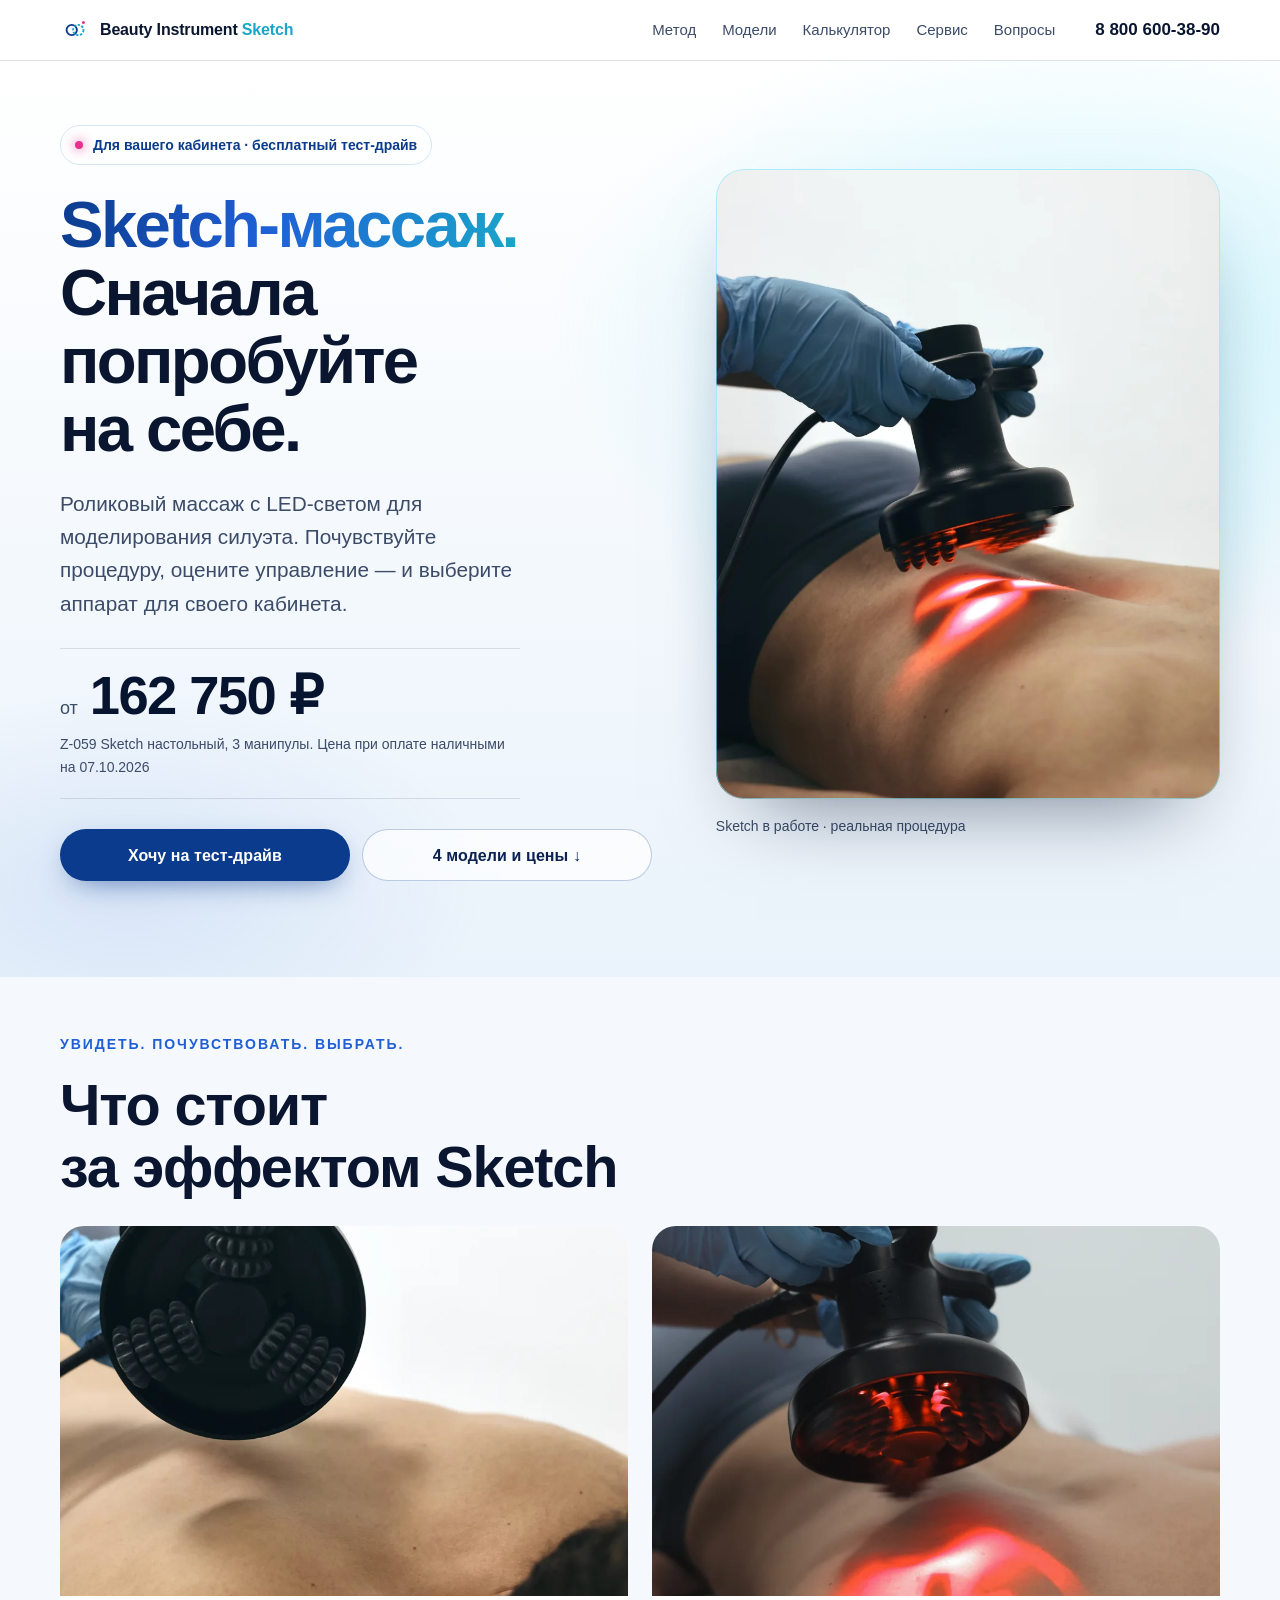
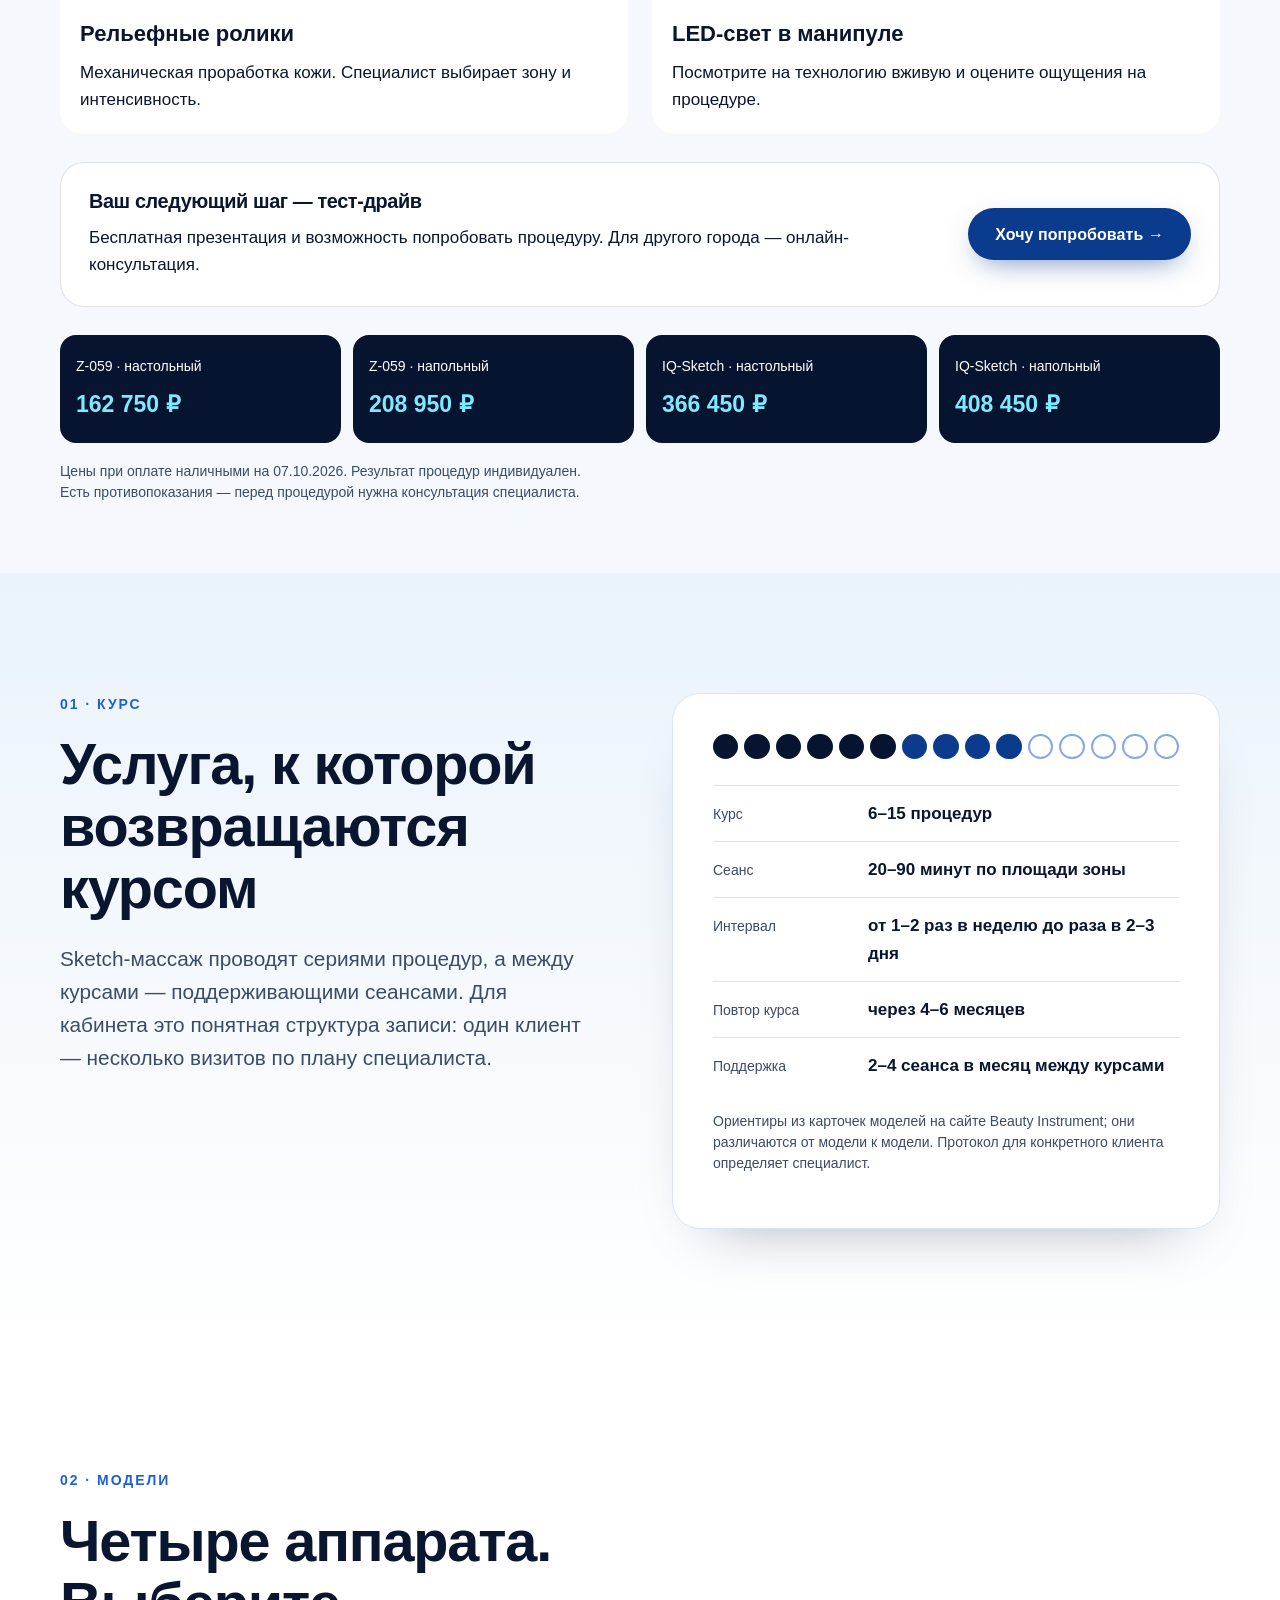
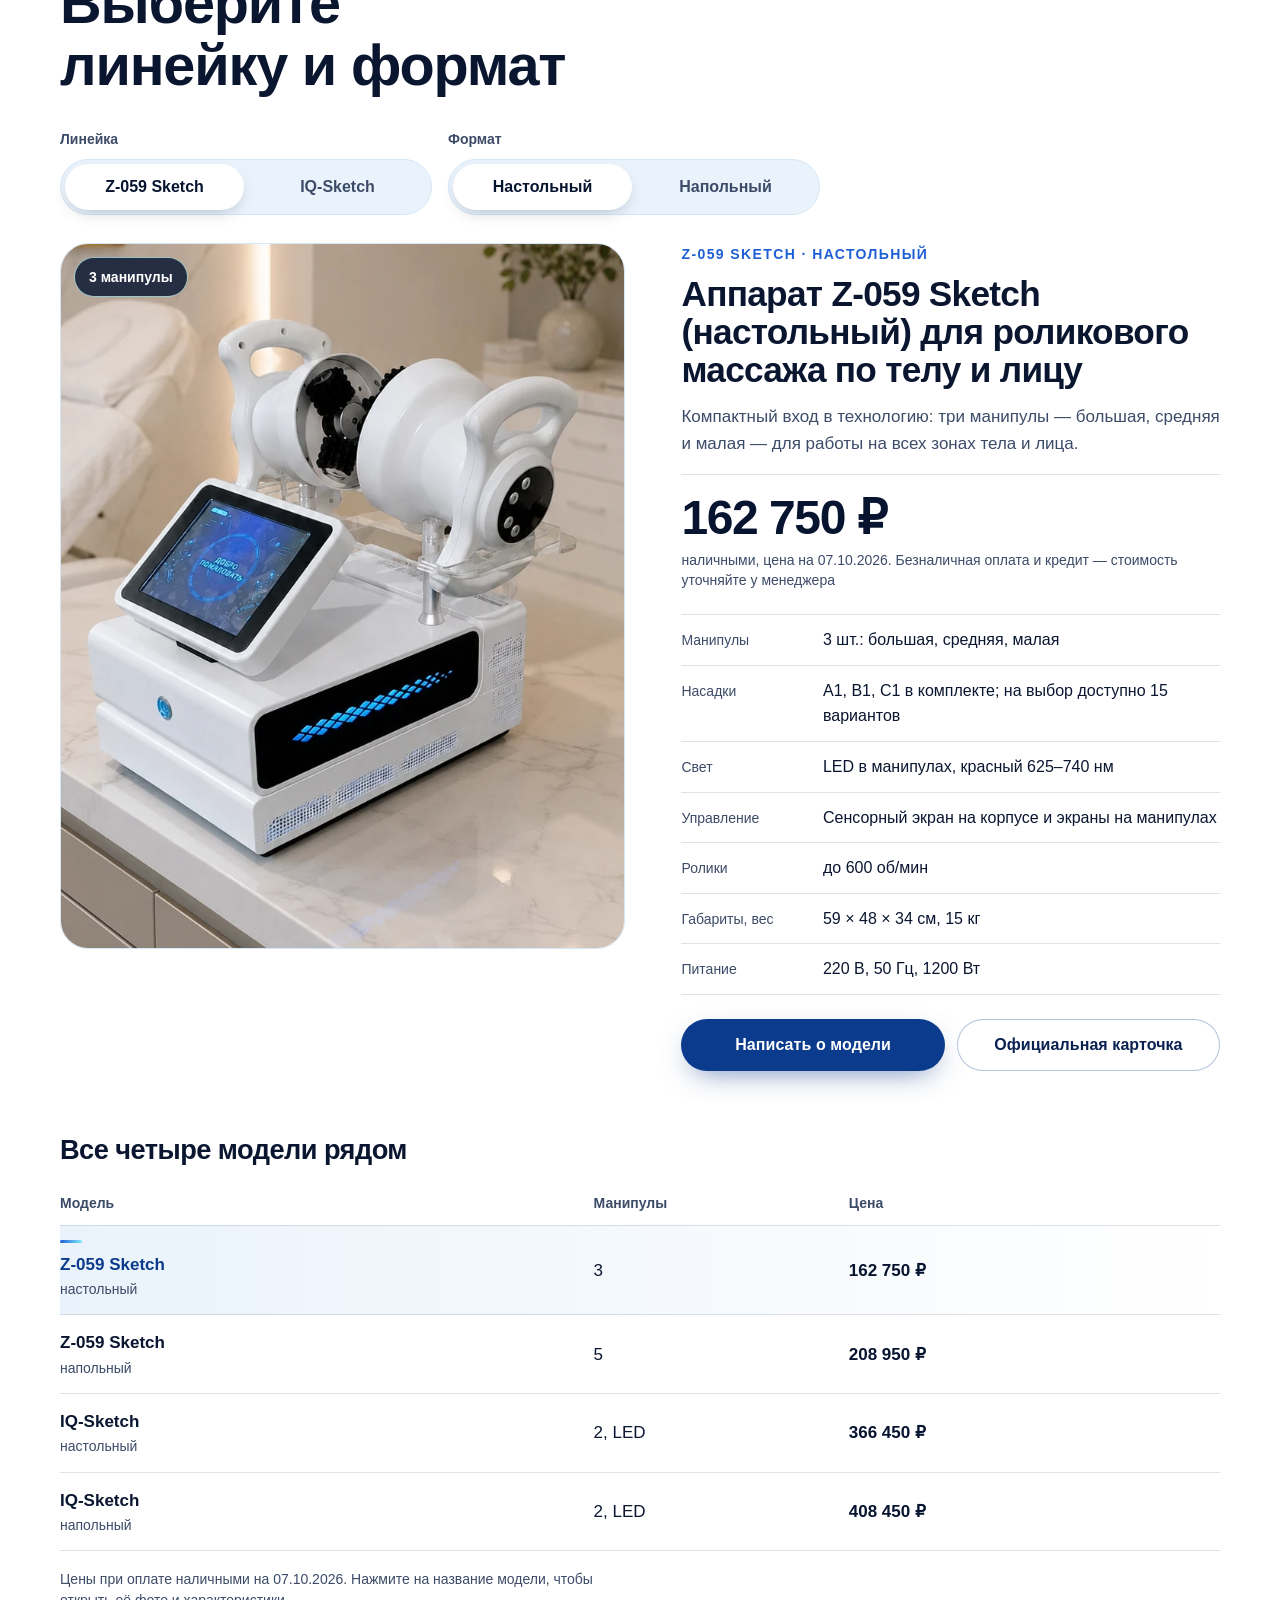
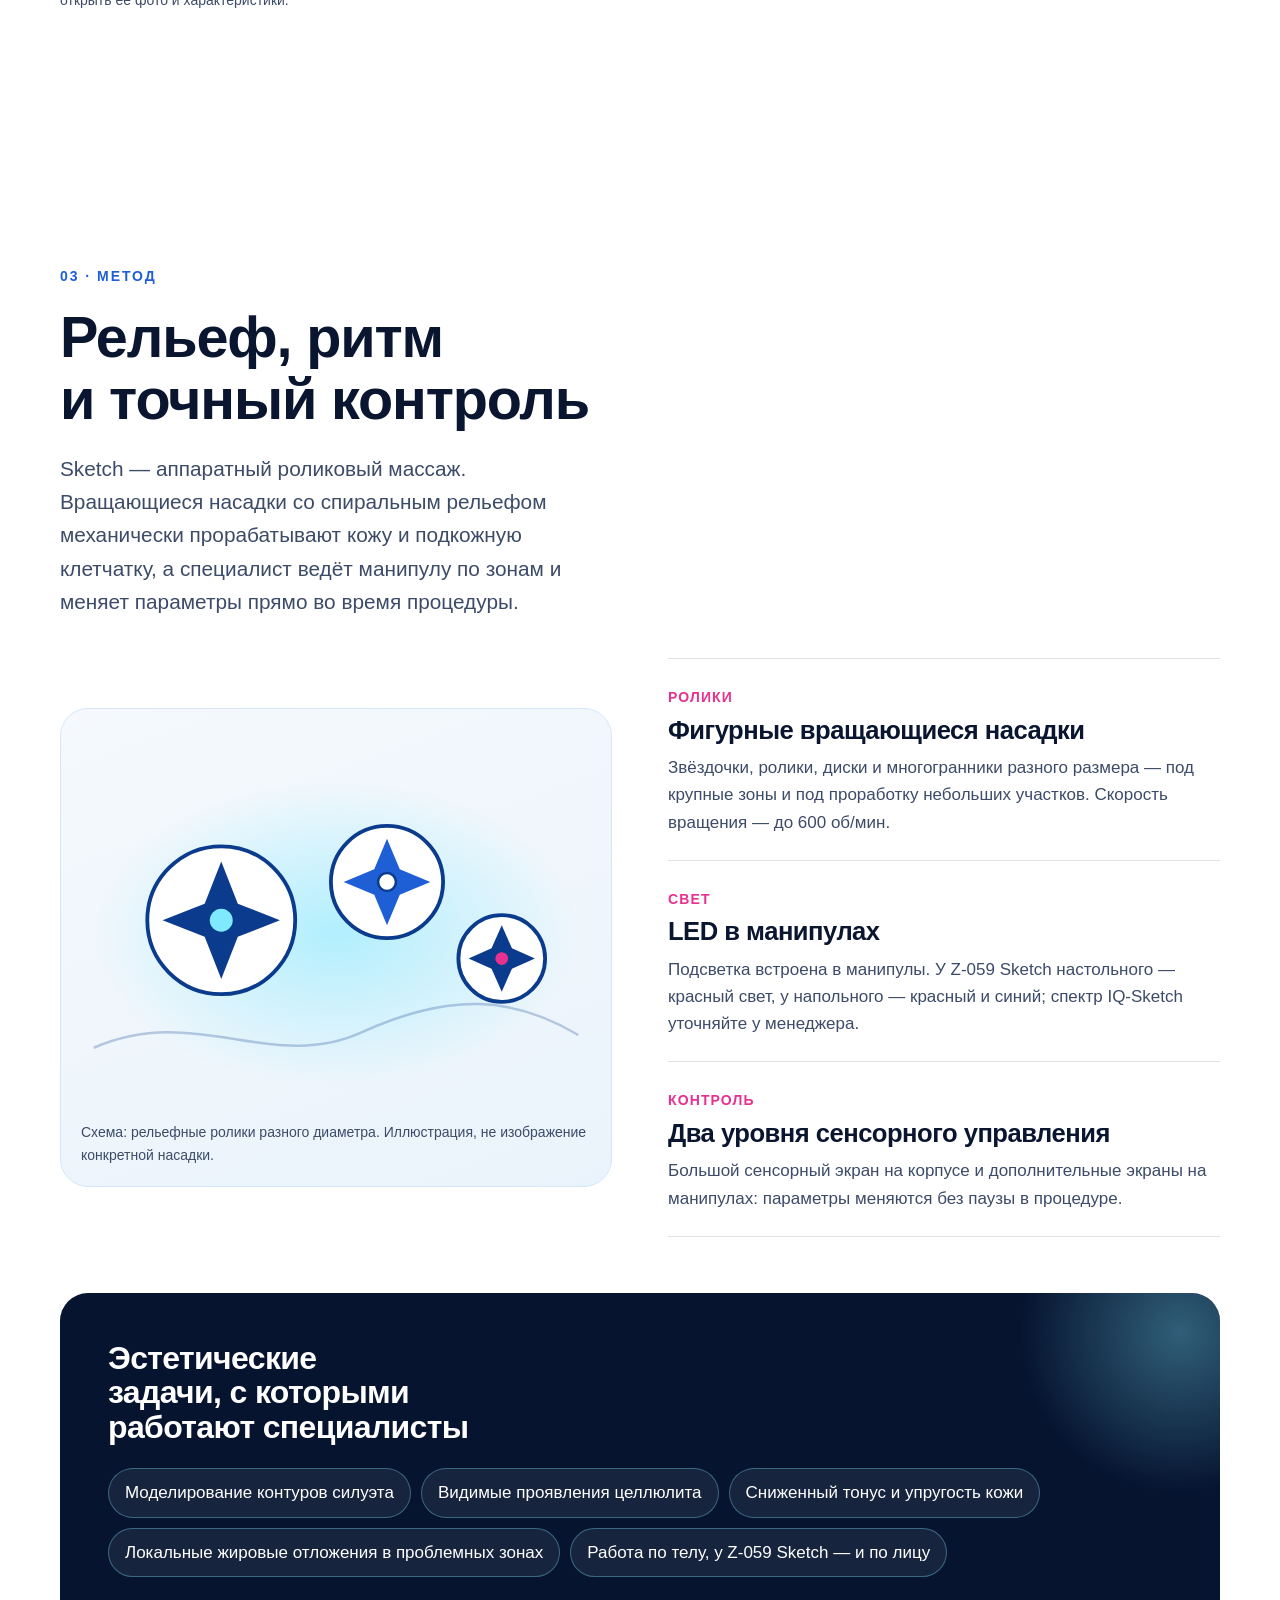
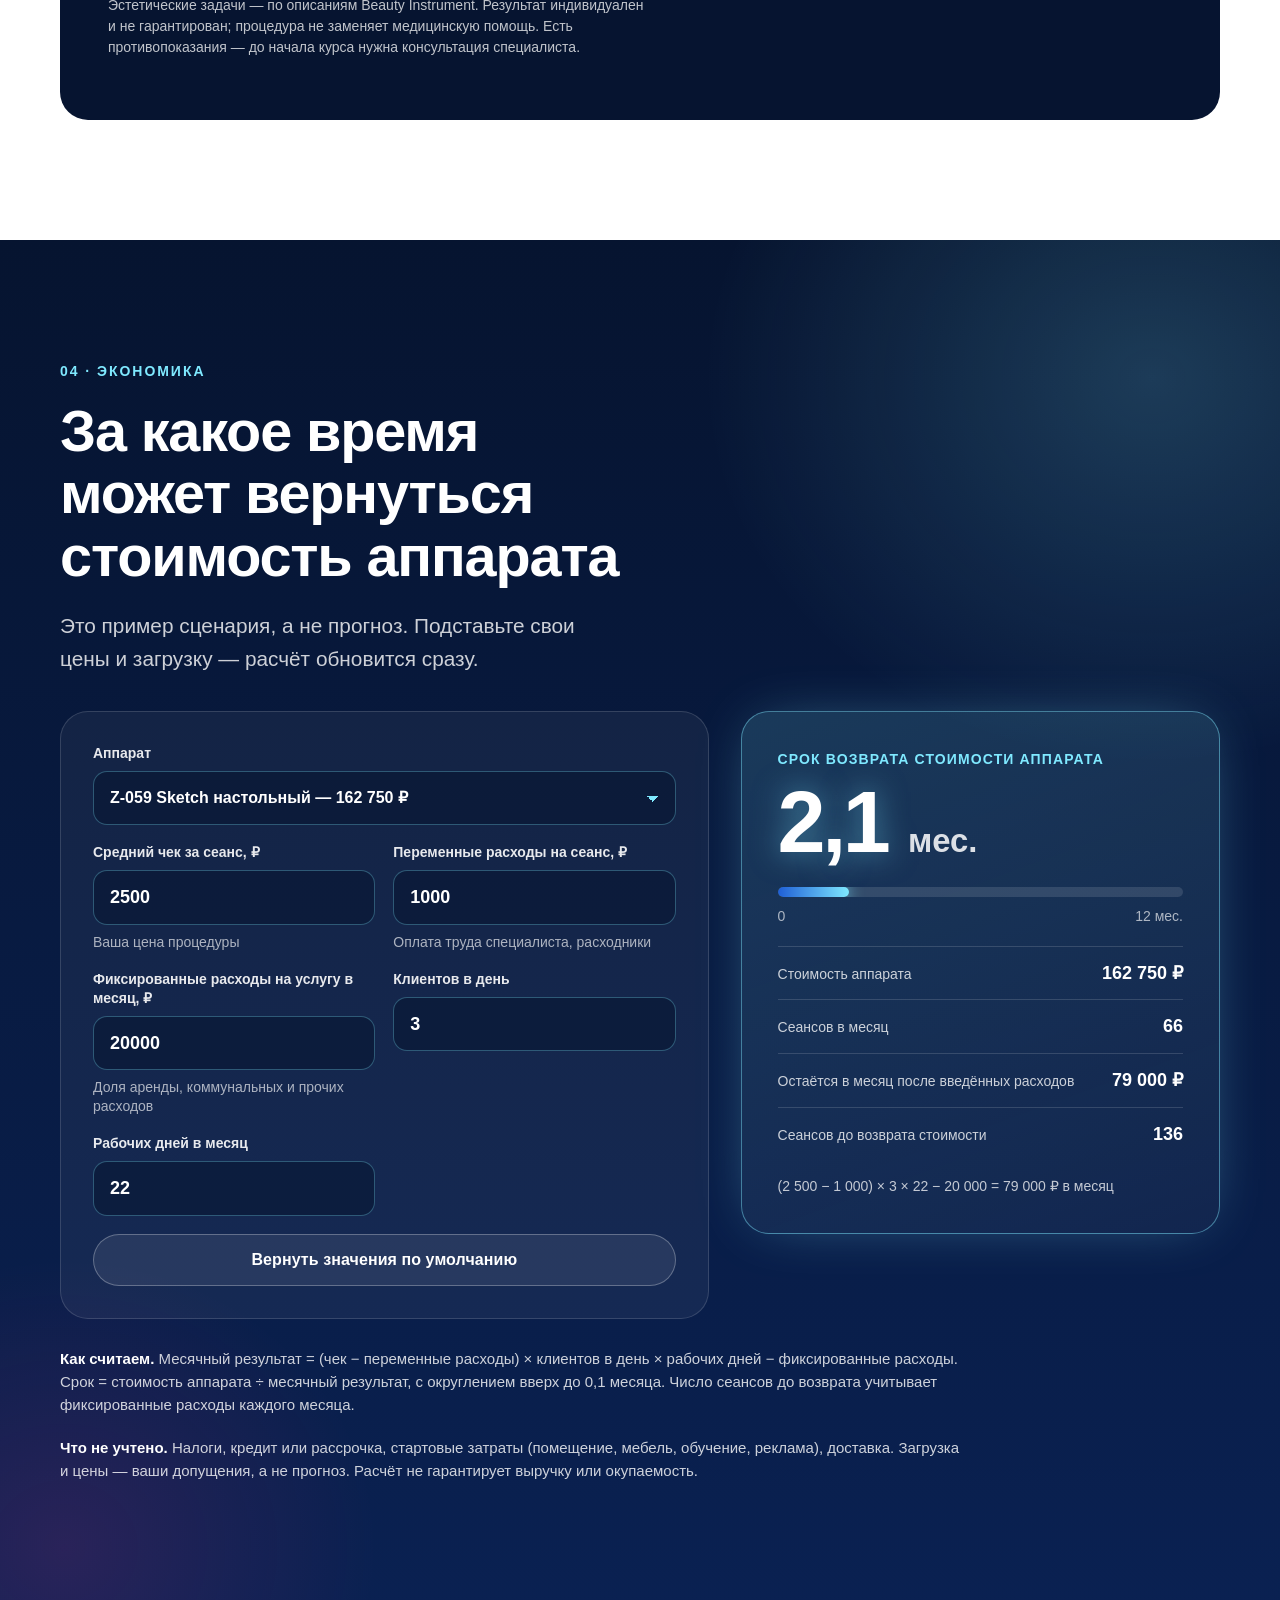
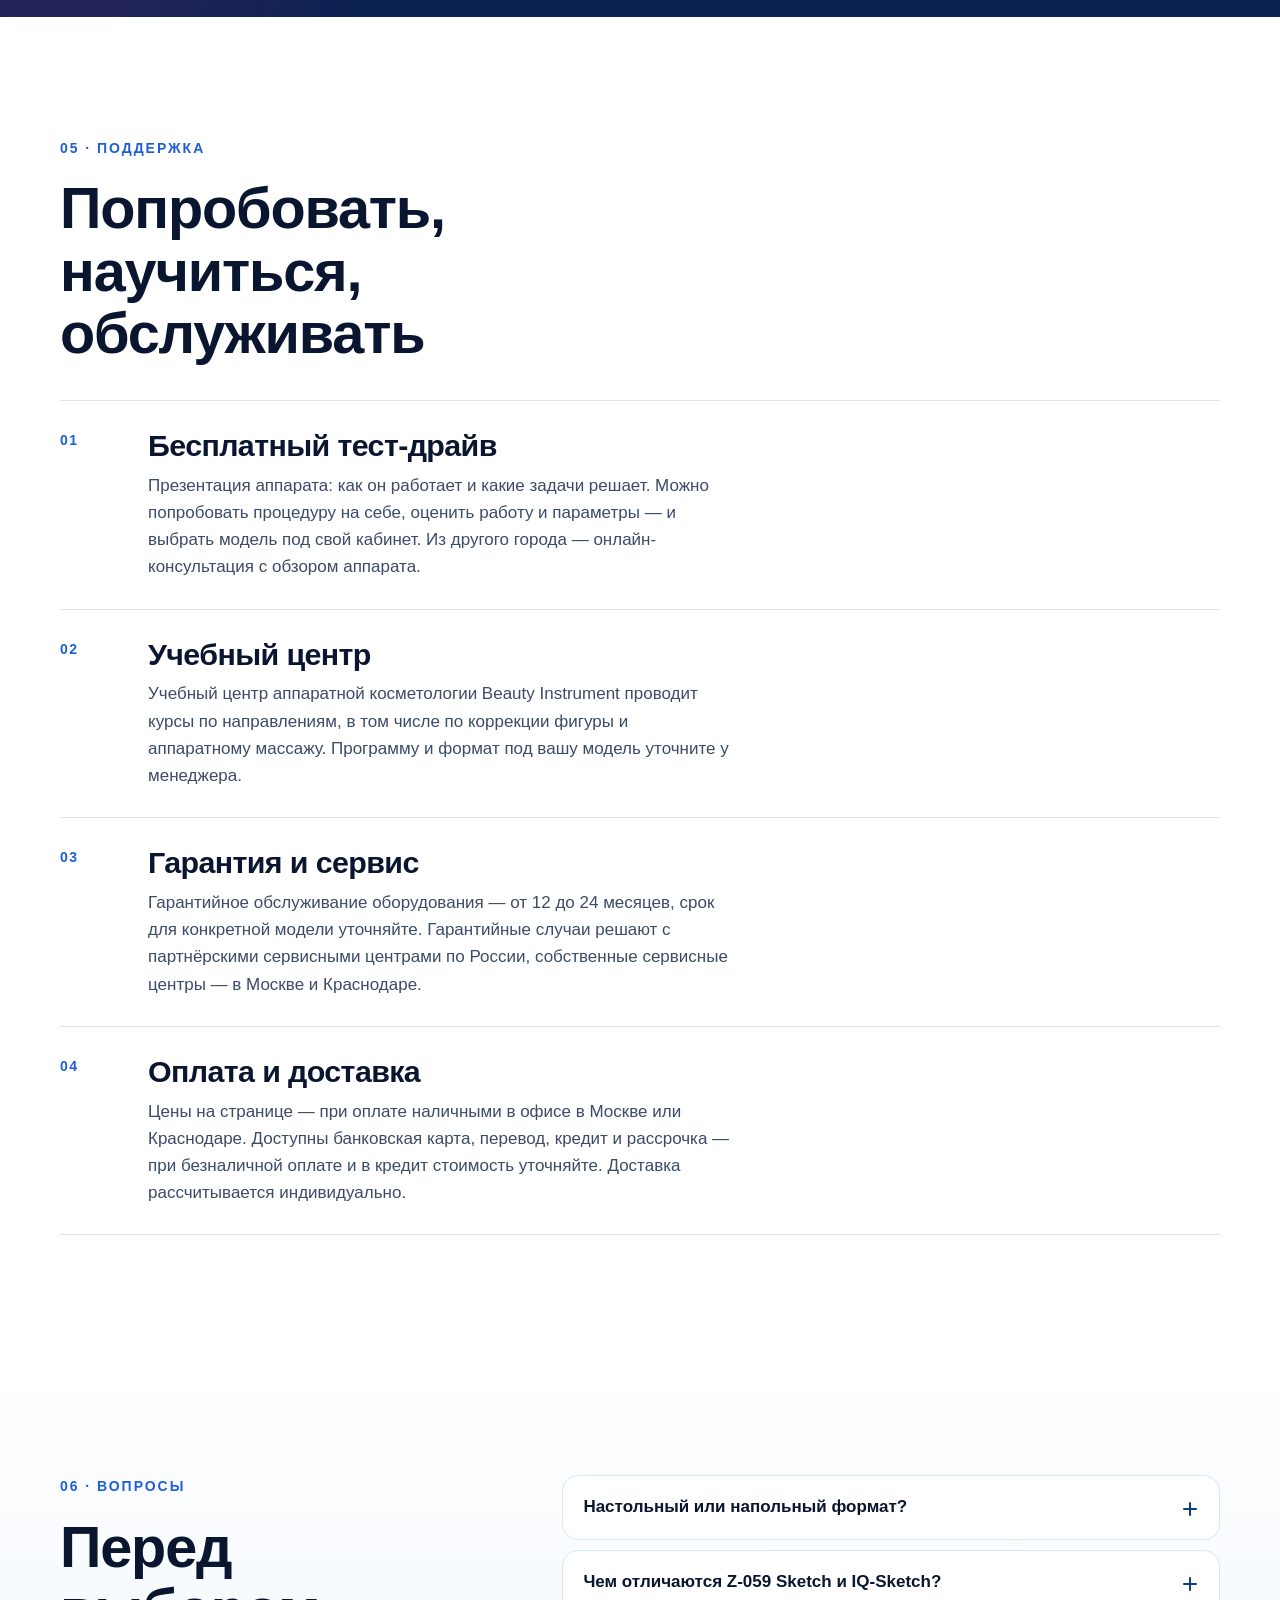
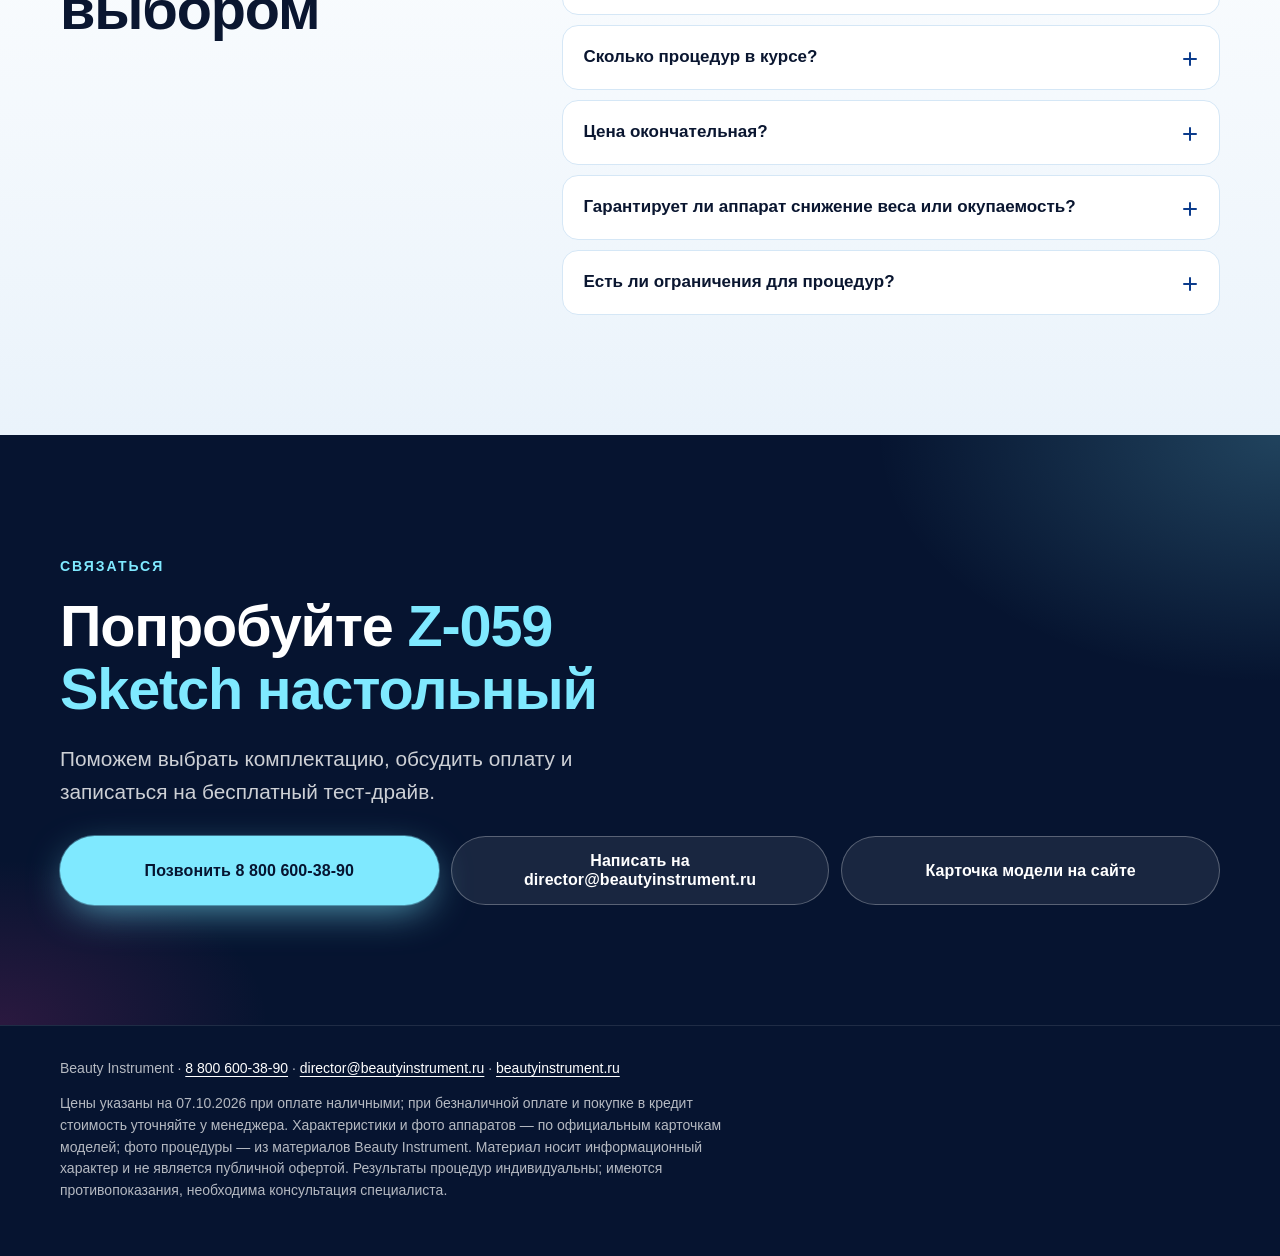
==== sketch/index.html @ 008bad1c "Publish sketch landing" ====
<!doctype html>
<html lang="ru">
<head>
  <meta charset="utf-8">
  <meta name="viewport" content="width=device-width, initial-scale=1, viewport-fit=cover">
  <title>Sketch-массаж для моделирования силуэта — 4 аппарата от 162 750 ₽ | Beauty Instrument</title>
  <meta name="description" content="Аппараты роликового Sketch-массажа Z-059 Sketch и IQ-Sketch: настольные и напольные модели, от 2 до 5 манипул, сенсорное управление, LED-свет. Цены на 07.10.2026 от 162 750 ₽ при оплате наличными.">
  <link rel="canonical" href="https://cosmo-app.shop/sketch/">
  <meta property="og:title" content="Sketch-массаж — попробуйте на себе. Аппараты от 162 750 ₽"><meta property="og:description" content="Живые фото процедуры, 4 модели и бесплатный тест-драйв в Beauty Instrument."><meta property="og:type" content="website"><meta property="og:url" content="https://cosmo-app.shop/sketch/">
  <meta name="theme-color" content="#061430">
  <link rel="icon" href="favicon.svg" type="image/svg+xml">
  <link rel="stylesheet" href="styles.css">
</head>
<body>
  <a class="skip" href="#main">Перейти к содержанию</a>

  <header class="topbar">
    <div class="wrap topbar__in">
      <a class="brand" href="#top" aria-label="Beauty Instrument — в начало страницы">
        <svg class="brand__mark" viewBox="0 0 64 64" aria-hidden="true" focusable="false">
          <circle cx="25" cy="32" r="11" fill="none" stroke="currentColor" stroke-width="4"/>
          <circle cx="39" cy="32" r="11" fill="none" stroke="var(--cyan-ink)" stroke-width="4" stroke-dasharray="5 3.2"/>
          <circle cx="50" cy="16" r="3.2" fill="var(--fuchsia)"/>
        </svg>
        <span class="brand__text">Beauty Instrument <span class="brand__sub">Sketch</span></span>
      </a>
      <nav class="topnav" aria-label="Разделы страницы">
        <a href="#method">Метод</a>
        <a href="#models">Модели</a>
        <a href="#calc">Калькулятор</a>
        <a href="#support">Сервис</a>
        <a href="#faq">Вопросы</a>
      </nav>
      <a class="topbar__tel" href="tel:+78006003890">8 800 600-38-90</a>
    </div>
  </header>

  <main id="main">
    <!-- HERO -->
    <section class="hero" id="top" aria-labelledby="hero-title">
      <div class="wrap hero__grid">
        <div class="hero__copy">
          <p class="eyebrow"><span class="dot" aria-hidden="true"></span>Для вашего кабинета · бесплатный тест-драйв</p>
          <h1 id="hero-title" class="hero__title"><span class="ink-grad">Sketch-массаж.</span><br>Сначала попробуйте на&nbsp;себе.</h1>
          <p class="hero__lead">Роликовый массаж с LED-светом для моделирования силуэта. Почувствуйте процедуру, оцените управление — и выберите аппарат для своего кабинета.</p>

          <div class="hero__price" aria-label="Цена входа">
            <span class="hero__from">от</span>
            <span class="hero__num">162&nbsp;750&nbsp;₽</span>
            <span class="hero__note">Z-059 Sketch настольный, 3 манипулы. Цена при оплате наличными на 07.10.2026</span>
          </div>

          <div class="hero__cta">
            <a class="btn btn--primary" href="#contact">Хочу на тест-драйв</a>
            <a class="btn btn--ghost" href="#models">4 модели и цены ↓</a>
          </div>
        </div>

        <figure class="hero__media">
          <div class="hero__halo" aria-hidden="true"></div>
          <div class="hero__frame">
<img src="assets/procedure.webp" width="933" height="1400" alt="Реальная процедура: специалист ведёт роликовую манипулу с красной LED-подсветкой по спине" fetchpriority="high">
          </div>
<figcaption class="hero__cap">Sketch в работе · реальная процедура</figcaption>
        </figure>
      </div>
    </section>

    <section class="live" aria-labelledby="live-title"><div class="wrap">
      <p class="kicker">Увидеть. Почувствовать. Выбрать.</p>
      <h2 class="h2" id="live-title">Что стоит за&nbsp;эффектом Sketch</h2>
      <div class="live__grid">
        <figure><img src="assets/rollers-live.webp" width="933" height="1400" loading="lazy" alt="Крупный план роликовой манипулы: три блока рельефных роликов"><figcaption><b>Рельефные ролики</b><span>Механическая проработка кожи. Специалист выбирает зону и интенсивность.</span></figcaption></figure>
        <figure><img src="assets/led-live.webp" width="933" height="1400" loading="lazy" alt="Манипула с включённой красной LED-подсветкой над спиной клиента"><figcaption><b>LED-свет в манипуле</b><span>Посмотрите на технологию вживую и оцените ощущения на процедуре.</span></figcaption></figure>
      </div>
      <div class="try"><div><h3>Ваш следующий шаг — тест-драйв</h3><p>Бесплатная презентация и возможность попробовать процедуру. Для другого города — онлайн-консультация.</p></div><a class="btn btn--primary" href="#contact">Хочу попробовать →</a></div>
      <nav class="quick-models" aria-label="Быстрый выбор аппарата"><a href="#models" data-quick="0"><span>Z-059 · настольный</span><b>162 750 ₽</b></a><a href="#models" data-quick="1"><span>Z-059 · напольный</span><b>208 950 ₽</b></a><a href="#models" data-quick="3"><span>IQ-Sketch · настольный</span><b>366 450 ₽</b></a><a href="#models" data-quick="2"><span>IQ-Sketch · напольный</span><b>408 450 ₽</b></a></nav>
      <p class="fine">Цены при оплате наличными на 07.10.2026. Результат процедур индивидуален. Есть противопоказания — перед процедурой нужна консультация специалиста.</p>
    </div></section>

    <!-- COURSE -->
    <section class="course" aria-labelledby="course-title">
      <div class="wrap course__grid">
        <div>
          <p class="kicker">01 · Курс</p>
          <h2 id="course-title" class="h2">Услуга, к которой возвращаются курсом</h2>
          <p class="lede">Sketch-массаж проводят сериями процедур, а между курсами — поддерживающими сеансами. Для кабинета это понятная структура записи: один клиент — несколько визитов по плану специалиста.</p>
        </div>
        <div class="course__panel">
          <div class="course__dots" aria-hidden="true">
            <span></span><span></span><span></span><span></span><span></span><span></span><span></span><span></span><span></span><span></span><span class="opt"></span><span class="opt"></span><span class="opt"></span><span class="opt"></span><span class="opt"></span>
          </div>
          <dl class="course__list">
            <div><dt>Курс</dt><dd>6–15 процедур</dd></div>
            <div><dt>Сеанс</dt><dd>20–90 минут по площади зоны</dd></div>
            <div><dt>Интервал</dt><dd>от 1–2 раз в неделю до раза в 2–3 дня</dd></div>
            <div><dt>Повтор курса</dt><dd>через 4–6 месяцев</dd></div>
            <div><dt>Поддержка</dt><dd>2–4 сеанса в месяц между курсами</dd></div>
          </dl>
          <p class="fine">Ориентиры из карточек моделей на сайте Beauty Instrument; они различаются от модели к модели. Протокол для конкретного клиента определяет специалист.</p>
        </div>
      </div>
    </section>

    <!-- MODELS -->
    <section class="models" id="models" aria-labelledby="models-title">
      <div class="wrap">
        <p class="kicker">02 · Модели</p>
        <h2 id="models-title" class="h2">Четыре аппарата. Выберите линейку и&nbsp;формат</h2>

        <div class="selector">
          <fieldset class="seg">
            <legend class="seg__legend">Линейка</legend>
            <div class="seg__opts">
              <input type="radio" name="line" id="line-z059" value="z059" checked>
              <label for="line-z059">Z-059 Sketch</label>
              <input type="radio" name="line" id="line-iq" value="iq">
              <label for="line-iq">IQ-Sketch</label>
            </div>
          </fieldset>
          <fieldset class="seg">
            <legend class="seg__legend">Формат</legend>
            <div class="seg__opts">
              <input type="radio" name="format" id="fmt-desktop" value="desktop" checked>
              <label for="fmt-desktop">Настольный</label>
              <input type="radio" name="format" id="fmt-floor" value="floor">
              <label for="fmt-floor">Напольный</label>
            </div>
          </fieldset>
        </div>

        <p class="sr-only" id="stage-status" role="status" aria-live="polite"></p>
        <article class="stage">
          <div class="stage__media" id="stage-media" data-fit="cover">
            <img id="stage-img"
              src="assets/product-0.webp"
              sizes="(min-width: 960px) 46vw, 92vw"
              width="929" height="925"
              loading="lazy"
              alt="Настольный аппарат Z-059 Sketch: белый корпус с сенсорным экраном и роликовыми манипулами на держателе">
            <span class="stage__badge" id="stage-badge">3 манипулы</span>
          </div>

          <div class="stage__info">
            <p class="stage__line" id="stage-line">Z-059 Sketch · настольный</p>
            <h3 class="stage__name" id="stage-name">Аппарат Z-059 Sketch (настольный) для роликового массажа по телу и лицу</h3>
            <p class="stage__desc" id="stage-desc">Компактный вход в технологию: три манипулы — большая, средняя и малая — для работы на всех зонах тела и лица.</p>

            <div class="stage__price">
              <span class="stage__sum" id="stage-price">162 750 ₽</span>
              <span class="stage__terms">наличными, цена на 07.10.2026. Безналичная оплата и кредит — стоимость уточняйте у менеджера</span>
            </div>

            <dl class="specs" id="stage-specs">
              <div><dt>Манипулы</dt><dd>3 шт.: большая, средняя, малая</dd></div>
              <div><dt>Насадки</dt><dd>A1, B1, C1 в комплекте; на выбор доступно 15 вариантов</dd></div>
              <div><dt>Свет</dt><dd>LED в манипулах, красный 625–740 нм</dd></div>
              <div><dt>Управление</dt><dd>Сенсорный экран на корпусе и экраны на манипулах</dd></div>
              <div><dt>Ролики</dt><dd>до 600 об/мин</dd></div>
              <div><dt>Габариты, вес</dt><dd>59 × 48 × 34 см, 15 кг</dd></div>
              <div><dt>Питание</dt><dd>220 В, 50 Гц, 1200 Вт</dd></div>
            </dl>

            <div class="stage__cta">
              <a class="btn btn--primary" data-mailto href="mailto:director@beautyinstrument.ru?subject=Sketch%3A%20%D0%B2%D0%BE%D0%BF%D1%80%D0%BE%D1%81%20%D0%BF%D0%BE%20%D0%B0%D0%BF%D0%BF%D0%B0%D1%80%D0%B0%D1%82%D1%83%20Z-059%20Sketch%20%D0%BD%D0%B0%D1%81%D1%82%D0%BE%D0%BB%D1%8C%D0%BD%D1%8B%D0%B9">Написать о модели</a>
              <a class="btn btn--line" data-official target="_blank" rel="noopener" href="https://beautyinstrument.ru/catalog/apparat-z-059-sketch-nastolnyy-dlya-rolikovogo-massazha-po-telu-i-litsu-3-manipuly-v-komplekte/">Официальная карточка<span class="sr-only"> (откроется в новой вкладке)</span></a>
            </div>
          </div>
        </article>

        <div class="compare">
          <h3 class="compare__title">Все четыре модели рядом</h3>
          <table class="ctable">
            <caption class="sr-only">Сравнение моделей Sketch: формат, манипулы, цена при оплате наличными на 07.10.2026</caption>
            <thead>
              <tr><th scope="col">Модель</th><th scope="col">Манипулы</th><th scope="col">Цена</th></tr>
            </thead>
            <tbody>
              <tr data-row="0"><th scope="row"><button type="button" class="pick" data-pick="0" aria-pressed="true">Z-059 Sketch<span>настольный</span></button></th><td>3</td><td>162 750 ₽</td></tr>
              <tr data-row="1"><th scope="row"><button type="button" class="pick" data-pick="1" aria-pressed="false">Z-059 Sketch<span>напольный</span></button></th><td>5</td><td>208 950 ₽</td></tr>
              <tr data-row="3"><th scope="row"><button type="button" class="pick" data-pick="3" aria-pressed="false">IQ-Sketch<span>настольный</span></button></th><td>2, LED</td><td>366 450 ₽</td></tr>
              <tr data-row="2"><th scope="row"><button type="button" class="pick" data-pick="2" aria-pressed="false">IQ-Sketch<span>напольный</span></button></th><td>2, LED</td><td>408 450 ₽</td></tr>
            </tbody>
          </table>
          <p class="fine">Цены при оплате наличными на 07.10.2026. Нажмите на название модели, чтобы открыть её фото и характеристики.</p>
        </div>
      </div>
    </section>

    <!-- CALCULATOR -->
    <!-- METHOD -->
    <section class="method" id="method" aria-labelledby="method-title">
      <div class="wrap">
        <p class="kicker">03 · Метод</p>
        <h2 id="method-title" class="h2">Рельеф, ритм и&nbsp;точный контроль</h2>
        <p class="lede">Sketch — аппаратный роликовый массаж. Вращающиеся насадки со спиральным рельефом механически прорабатывают кожу и подкожную клетчатку, а специалист ведёт манипулу по зонам и меняет параметры прямо во время процедуры.</p>

        <div class="method__grid">
          <div class="rollers" aria-hidden="true">
            <svg viewBox="0 0 400 300" class="rollers__svg">
              <defs>
                <radialGradient id="rg" cx="50%" cy="50%" r="50%">
                  <stop offset="0" stop-color="#7FE9FF" stop-opacity=".55"/>
                  <stop offset="1" stop-color="#7FE9FF" stop-opacity="0"/>
                </radialGradient>
              </defs>
              <ellipse cx="200" cy="160" rx="190" ry="120" fill="url(#rg)"/>
              <path d="M10 250 C 90 215, 150 270, 220 238 S 340 210, 390 240" fill="none" stroke="#0B3B8C" stroke-opacity=".25" stroke-width="2"/>
              <g class="roller r1" transform="translate(110 150)">
                <circle r="58" fill="#fff" stroke="#0B3B8C" stroke-width="3"/>
                <g class="spin">
                  <polygon points="0,-46 13,-13 46,0 13,13 0,46 -13,13 -46,0 -13,-13" fill="#0B3B8C"/>
                  <circle r="9" fill="#7FE9FF"/>
                </g>
              </g>
              <g class="roller r2" transform="translate(240 120)">
                <circle r="44" fill="#fff" stroke="#0B3B8C" stroke-width="3"/>
                <g class="spin rev">
                  <polygon points="0,-34 10,-10 34,0 10,10 0,34 -10,10 -34,0 -10,-10" fill="#1F5FD6"/>
                  <circle r="7" fill="#fff" stroke="#0B3B8C" stroke-width="2"/>
                </g>
              </g>
              <g class="roller r3" transform="translate(330 180)">
                <circle r="34" fill="#fff" stroke="#0B3B8C" stroke-width="3"/>
                <g class="spin">
                  <polygon points="0,-26 8,-8 26,0 8,8 0,26 -8,8 -26,0 -8,-8" fill="#0B3B8C"/>
                  <circle r="5" fill="#E8318F"/>
                </g>
              </g>
            </svg>
            <p class="rollers__cap">Схема: рельефные ролики разного диаметра. Иллюстрация, не изображение конкретной насадки.</p>
          </div>

          <ol class="steps">
            <li class="step">
              <span class="step__n">Ролики</span>
              <h3 class="step__t">Фигурные вращающиеся насадки</h3>
              <p>Звёздочки, ролики, диски и многогранники разного размера — под крупные зоны и под проработку небольших участков. Скорость вращения — до 600 об/мин.</p>
            </li>
            <li class="step">
              <span class="step__n">Свет</span>
              <h3 class="step__t">LED в манипулах</h3>
              <p>Подсветка встроена в манипулы. У Z-059 Sketch настольного — красный свет, у напольного — красный и синий; спектр IQ-Sketch уточняйте у менеджера.</p>
            </li>
            <li class="step">
              <span class="step__n">Контроль</span>
              <h3 class="step__t">Два уровня сенсорного управления</h3>
              <p>Большой сенсорный экран на корпусе и дополнительные экраны на манипулах: параметры меняются без паузы в процедуре.</p>
            </li>
          </ol>
        </div>

        <div class="tasks">
          <h3 class="tasks__title">Эстетические задачи, с которыми работают специалисты</h3>
          <ul class="tasks__list">
            <li>Моделирование контуров силуэта</li>
            <li>Видимые проявления целлюлита</li>
            <li>Сниженный тонус и упругость кожи</li>
            <li>Локальные жировые отложения в проблемных зонах</li>
            <li>Работа по телу, у Z-059 Sketch — и по лицу</li>
          </ul>
          <p class="fine">Эстетические задачи — по описаниям Beauty Instrument. Результат индивидуален и не гарантирован; процедура не заменяет медицинскую помощь. Есть противопоказания — до начала курса нужна консультация специалиста.</p>
        </div>
      </div>
    </section>

    <section class="calc" id="calc" aria-labelledby="calc-title">
      <div class="wrap">
        <p class="kicker kicker--neon">04 · Экономика</p>
        <h2 id="calc-title" class="h2">За какое время может вернуться стоимость аппарата</h2>
        <p class="lede">Это пример сценария, а не прогноз. Подставьте свои цены и загрузку — расчёт обновится сразу.</p>

        <div class="calc__grid">
          <form class="calc__form" id="calc-form" novalidate>
            <div class="field field--wide">
              <label for="c-model">Аппарат</label>
              <select id="c-model" name="model">
                <option value="0" selected>Z-059 Sketch настольный — 162 750 ₽</option>
                <option value="1">Z-059 Sketch напольный — 208 950 ₽</option>
                <option value="3">IQ-Sketch настольный — 366 450 ₽</option>
                <option value="2">IQ-Sketch напольный — 408 450 ₽</option>
              </select>
            </div>
            <div class="field">
              <label for="c-check">Средний чек за сеанс, ₽</label>
              <input id="c-check" name="check" type="number" inputmode="decimal" min="0" step="100" value="2500" aria-describedby="c-check-h">
              <span class="hint" id="c-check-h">Ваша цена процедуры</span>
            </div>
            <div class="field">
              <label for="c-var">Переменные расходы на сеанс, ₽</label>
              <input id="c-var" name="variable" type="number" inputmode="decimal" min="0" step="50" value="1000" aria-describedby="c-var-h">
              <span class="hint" id="c-var-h">Оплата труда специалиста, расходники</span>
            </div>
            <div class="field">
              <label for="c-fixed">Фиксированные расходы на услугу в месяц, ₽</label>
              <input id="c-fixed" name="fixed" type="number" inputmode="decimal" min="0" step="1000" value="20000" aria-describedby="c-fixed-h">
              <span class="hint" id="c-fixed-h">Доля аренды, коммунальных и прочих расходов</span>
            </div>
            <div class="field">
              <label for="c-clients">Клиентов в день</label>
              <input id="c-clients" name="clients" type="number" inputmode="decimal" min="0" step="1" value="3">
            </div>
            <div class="field">
              <label for="c-days">Рабочих дней в месяц</label>
              <input id="c-days" name="days" type="number" inputmode="numeric" min="1" max="31" step="1" value="22">
            </div>
            <button type="reset" class="btn btn--glass field--wide">Вернуть значения по умолчанию</button>
          </form>

          <div class="calc__out" id="calc-out" aria-live="polite" aria-atomic="true">
            <p class="out__label">Срок возврата стоимости аппарата</p>
            <p class="out__big" id="o-months">2,1 <span>мес.</span></p>
            <div class="out__bar" aria-hidden="true"><span id="o-bar" style="--p: 17%"></span></div>
            <p class="out__scale" aria-hidden="true"><span>0</span><span id="o-scale">12 мес.</span></p>
            <dl class="out__list">
              <div><dt>Стоимость аппарата</dt><dd id="o-price">162 750 ₽</dd></div>
              <div><dt>Сеансов в месяц</dt><dd id="o-sessions-m">66</dd></div>
              <div><dt>Остаётся в месяц после введённых расходов</dt><dd id="o-monthly">79 000 ₽</dd></div>
              <div><dt>Сеансов до возврата стоимости</dt><dd id="o-sessions">136</dd></div>
            </dl>
            <p class="out__formula" id="o-formula">(2 500 − 1 000) × 3 × 22 − 20 000 = 79 000 ₽ в месяц</p>
          </div>
        </div>

        <div class="calc__notes">
          <p><b>Как считаем.</b> Месячный результат = (чек − переменные расходы) × клиентов в день × рабочих дней − фиксированные расходы. Срок = стоимость аппарата ÷ месячный результат, с округлением вверх до 0,1 месяца. Число сеансов до возврата учитывает фиксированные расходы каждого месяца.</p>
          <p><b>Что не учтено.</b> Налоги, кредит или рассрочка, стартовые затраты (помещение, мебель, обучение, реклама), доставка. Загрузка и цены — ваши допущения, а не прогноз. Расчёт не гарантирует выручку или окупаемость.</p>
        </div>
      </div>
    </section>

    <!-- SUPPORT -->
    <section class="support" id="support" aria-labelledby="support-title">
      <div class="wrap">
        <p class="kicker">05 · Поддержка</p>
        <h2 id="support-title" class="h2">Попробовать, научиться, обслуживать</h2>
        <ol class="rows">
          <li class="row">
            <span class="row__n" aria-hidden="true">01</span>
            <div>
              <h3 class="row__t">Бесплатный тест-драйв</h3>
              <p>Презентация аппарата: как он работает и какие задачи решает. Можно попробовать процедуру на себе, оценить работу и параметры — и выбрать модель под свой кабинет. Из другого города — онлайн-консультация с обзором аппарата.</p>
            </div>
          </li>
          <li class="row">
            <span class="row__n" aria-hidden="true">02</span>
            <div>
              <h3 class="row__t">Учебный центр</h3>
              <p>Учебный центр аппаратной косметологии Beauty Instrument проводит курсы по направлениям, в том числе по коррекции фигуры и аппаратному массажу. Программу и формат под вашу модель уточните у менеджера.</p>
            </div>
          </li>
          <li class="row">
            <span class="row__n" aria-hidden="true">03</span>
            <div>
              <h3 class="row__t">Гарантия и сервис</h3>
              <p>Гарантийное обслуживание оборудования — от 12 до 24 месяцев, срок для конкретной модели уточняйте. Гарантийные случаи решают с партнёрскими сервисными центрами по России, собственные сервисные центры — в Москве и Краснодаре.</p>
            </div>
          </li>
          <li class="row">
            <span class="row__n" aria-hidden="true">04</span>
            <div>
              <h3 class="row__t">Оплата и доставка</h3>
              <p>Цены на странице — при оплате наличными в офисе в Москве или Краснодаре. Доступны банковская карта, перевод, кредит и рассрочка — при безналичной оплате и в кредит стоимость уточняйте. Доставка рассчитывается индивидуально.</p>
            </div>
          </li>
        </ol>
      </div>
    </section>

    <!-- FAQ -->
    <section class="faq" id="faq" aria-labelledby="faq-title">
      <div class="wrap faq__grid">
        <div>
          <p class="kicker">06 · Вопросы</p>
          <h2 id="faq-title" class="h2">Перед выбором</h2>
        </div>
        <div class="faq__list">
          <details>
            <summary>Настольный или напольный формат?</summary>
            <p>Настольные модели компактнее: Z-059 Sketch — 59 × 48 × 34 см и 15 кг, IQ-Sketch — 63,4 × 31 × 57 см и 30 кг; им нужна устойчивая тумба или стол. Напольные стоят на собственном корпусе: Z-059 Sketch — 35 кг, IQ-Sketch — 60 кг. Выбирайте по площади кабинета и по тому, нужно ли перемещать аппарат между комнатами.</p>
          </details>
          <details>
            <summary>Чем отличаются Z-059 Sketch и IQ-Sketch?</summary>
            <p>Z-059 Sketch — больше манипул (3 или 5) и сменных насадок, работа по телу и лицу. IQ-Sketch — две манипулы с LED-светом, экран 10,1″, 12 вращающихся роликов и 192 контактных элемента-многогранника; функция по описанию — роликовый массаж по телу. Лучше всего разница видна на тест-драйве.</p>
          </details>
          <details>
            <summary>Сколько процедур в курсе?</summary>
            <p>В карточках моделей указаны ориентиры: курс 6–15 процедур, сеанс 20–90 минут в зависимости от зоны, повтор курса через 4–6 месяцев, между курсами — поддерживающие сеансы. Точный протокол подбирает специалист.</p>
          </details>
          <details>
            <summary>Цена окончательная?</summary>
            <p>Цены указаны на 07.10.2026 при оплате наличными. При оплате картой, переводом и в кредит стоимость уточняйте у менеджера. Доставка считается отдельно.</p>
          </details>
          <details>
            <summary>Гарантирует ли аппарат снижение веса или окупаемость?</summary>
            <p>Нет. Эффект процедур индивидуален, а срок возврата стоимости зависит от ваших цен, загрузки и расходов. Калькулятор показывает пример сценария, а не обещание.</p>
          </details>
          <details>
            <summary>Есть ли ограничения для процедур?</summary>
            <p>Да. Среди противопоказаний в описаниях производителя: беременность и лактация, онкологические заболевания, патологии сердечно-сосудистой системы, кардиостимулятор и металлические импланты, нарушения целостности кожи и воспаления в зоне воздействия, болезни крови, тромбофлебит и выраженный варикоз. Полный перечень — в карточке модели; решение о процедуре принимает специалист.</p>
          </details>
        </div>
      </div>
    </section>

    <!-- CONTACT -->
    <section class="contact" id="contact" aria-labelledby="contact-title">
      <div class="wrap contact__in">
        <p class="kicker kicker--neon">Связаться</p>
        <h2 id="contact-title" class="h2">Попробуйте <span id="contact-model">Z-059 Sketch настольный</span></h2>
        <p class="lede">Поможем выбрать комплектацию, обсудить оплату и записаться на бесплатный тест-драйв.</p>
        <div class="contact__cta">
          <a class="btn btn--neon" href="tel:+78006003890">Позвонить 8 800 600-38-90</a>
          <a class="btn btn--glass" data-mailto href="mailto:director@beautyinstrument.ru?subject=Sketch%3A%20%D0%B2%D0%BE%D0%BF%D1%80%D0%BE%D1%81%20%D0%BF%D0%BE%20%D0%B0%D0%BF%D0%BF%D0%B0%D1%80%D0%B0%D1%82%D1%83%20Z-059%20Sketch%20%D0%BD%D0%B0%D1%81%D1%82%D0%BE%D0%BB%D1%8C%D0%BD%D1%8B%D0%B9">Написать на director@beautyinstrument.ru</a>
          <a class="btn btn--glass" data-official target="_blank" rel="noopener" href="https://beautyinstrument.ru/catalog/apparat-z-059-sketch-nastolnyy-dlya-rolikovogo-massazha-po-telu-i-litsu-3-manipuly-v-komplekte/">Карточка модели на сайте<span class="sr-only"> (откроется в новой вкладке)</span></a>
        </div>
      </div>
    </section>
  </main>

  <footer class="foot">
    <div class="wrap">
      <p>Beauty Instrument · <a href="tel:+78006003890">8 800 600-38-90</a> · <a href="mailto:director@beautyinstrument.ru">director@beautyinstrument.ru</a> · <a href="https://beautyinstrument.ru/" target="_blank" rel="noopener">beautyinstrument.ru<span class="sr-only"> (откроется в новой вкладке)</span></a></p>
      <p>Цены указаны на 07.10.2026 при оплате наличными; при безналичной оплате и покупке в кредит стоимость уточняйте у менеджера. Характеристики и фото аппаратов — по официальным карточкам моделей; фото процедуры — из материалов Beauty Instrument. Материал носит информационный характер и не является публичной офертой. Результаты процедур индивидуальны; имеются противопоказания, необходима консультация специалиста.</p>
    </div>
  </footer>

  <div class="dock" role="region" aria-label="Быстрая связь">
    <a class="btn btn--primary" href="#contact">На тест-драйв</a>
    <a class="btn btn--line" data-mailto href="mailto:director@beautyinstrument.ru?subject=Sketch%3A%20%D0%B2%D0%BE%D0%BF%D1%80%D0%BE%D1%81%20%D0%BF%D0%BE%20%D0%B0%D0%BF%D0%BF%D0%B0%D1%80%D0%B0%D1%82%D1%83%20Z-059%20Sketch%20%D0%BD%D0%B0%D1%81%D1%82%D0%BE%D0%BB%D1%8C%D0%BD%D1%8B%D0%B9">Написать</a>
  </div>

  <script src="app.js" defer></script>
</body>
</html>
---- sketch/styles.css ----
/* Sketch · Beauty Instrument — лендинг для клиентской базы.
   Палитра — рабочее предложение, не утверждённый бренд-кит. */

:root {
  --white: #ffffff;
  --ice-0: #f5f9fd;
  --ice-1: #eaf3fb;
  --ice-2: #d5e7f6;
  --ink: #0a1630;
  --ink-2: #3c4b68;
  --blue-900: #061430;
  --blue-800: #0a2152;
  --blue-700: #0b3b8c;
  --blue-500: #1f5fd6;
  --cyan: #7fe9ff;
  --cyan-ink: #1aa6c9;
  --fuchsia: #e8318f;
  --line: rgba(10, 22, 48, .12);
  --radius: 28px;
  --radius-s: 16px;
  --pad: clamp(20px, 5vw, 40px);
  --dock-h: 0px;
  --font: -apple-system, BlinkMacSystemFont, "SF Pro Display", "Segoe UI", "Inter", Roboto, "Helvetica Neue", Arial, sans-serif;
}

*, *::before, *::after { box-sizing: border-box; }

html {
  -webkit-text-size-adjust: 100%;
  text-size-adjust: 100%;
  scroll-behavior: smooth;
  scroll-padding-top: 80px;
}

body {
  margin: 0;
  font-family: var(--font);
  font-size: 17px;
  line-height: 1.6;
  color: var(--ink);
  background: var(--white);
  overflow-x: hidden;
  padding-bottom: var(--dock-h);
  -webkit-font-smoothing: antialiased;
}

img { display: block; max-width: 100%; height: auto; }
a { color: var(--blue-700); text-underline-offset: 3px; }
p { margin: 0 0 1em; }
h1, h2, h3 { margin: 0; line-height: 1.08; letter-spacing: -0.02em; text-wrap: balance; }

.wrap { width: 100%; max-width: 1240px; margin: 0 auto; padding: 0 var(--pad); }

.sr-only {
  position: absolute !important; width: 1px; height: 1px; padding: 0; margin: -1px;
  overflow: hidden; clip: rect(0 0 0 0); white-space: nowrap; border: 0;
}

.skip {
  position: absolute; left: 12px; top: -60px; z-index: 100;
  padding: 12px 18px; border-radius: 12px; background: var(--blue-900); color: #fff;
  text-decoration: none; font-weight: 600;
}
.skip:focus { top: 12px; }

:focus-visible {
  outline: 3px solid var(--fuchsia);
  outline-offset: 3px;
  border-radius: 6px;
}

/* ---------- Buttons ---------- */
.btn {
  display: inline-flex; align-items: center; justify-content: center; gap: 10px;
  min-height: 52px; padding: 14px 26px;
  border-radius: 999px; border: 1.5px solid transparent;
  font: inherit; font-size: 16px; font-weight: 600; line-height: 1.2; letter-spacing: .005em;
  text-align: center; text-decoration: none; cursor: pointer;
  transition: background-color .2s, color .2s, border-color .2s, box-shadow .2s, transform .2s;
}
.btn:active { transform: scale(.98); }
.btn--primary { background: var(--blue-700); color: #fff; box-shadow: 0 10px 30px -12px rgba(11, 59, 140, .7); }
.btn--primary:hover { background: var(--blue-800); }
.btn--ghost { background: rgba(255,255,255,.7); color: var(--blue-800); border-color: rgba(11, 59, 140, .25); backdrop-filter: blur(8px); }
.btn--ghost:hover { border-color: var(--blue-700); }
.btn--line { background: #fff; color: var(--blue-800); border-color: rgba(11, 59, 140, .3); }
.btn--line:hover { border-color: var(--blue-700); background: var(--ice-0); }
.btn--neon { background: var(--cyan); color: var(--blue-900); box-shadow: 0 0 0 1px rgba(127,233,255,.4), 0 12px 40px -10px rgba(127,233,255,.7); }
.btn--neon:hover { background: #a8f1ff; }
.btn--glass { background: rgba(255,255,255,.08); color: #fff; border-color: rgba(255,255,255,.28); }
.btn--glass:hover { background: rgba(255,255,255,.14); border-color: var(--cyan); }
.calc .btn:focus-visible, .contact .btn:focus-visible { outline-color: var(--cyan); }

/* ---------- Top bar ---------- */
.topbar {
  position: sticky; top: 0; z-index: 40;
  background: rgba(255,255,255,.82);
  backdrop-filter: saturate(1.6) blur(14px);
  -webkit-backdrop-filter: saturate(1.6) blur(14px);
  border-bottom: 1px solid var(--line);
}
.topbar__in { display: flex; align-items: center; gap: 16px; min-height: 60px; }
.brand { display: inline-flex; align-items: center; gap: 10px; color: var(--ink); text-decoration: none; font-weight: 700; letter-spacing: -.01em; }
.brand__mark { width: 30px; height: 30px; color: var(--blue-700); flex: none; }
.brand__text { font-size: 16px; white-space: nowrap; }
.brand__sub { color: var(--cyan-ink); font-weight: 600; }
.topnav { display: none; margin-left: auto; gap: 26px; }
.topnav a { color: var(--ink-2); text-decoration: none; font-size: 15px; font-weight: 500; }
.topnav a:hover { color: var(--blue-700); }
.topbar__tel { display: none; margin-left: 24px; color: var(--ink); font-weight: 600; text-decoration: none; white-space: nowrap; }

/* ---------- Common type ---------- */
.kicker { font-size: 14px; font-weight: 600; letter-spacing: .14em; text-transform: uppercase; color: var(--blue-500); margin-bottom: 18px; }
.kicker--neon { color: var(--cyan); }
.h2 { font-size: clamp(2rem, 7vw, 3.6rem); font-weight: 700; max-width: 18ch; margin-bottom: 22px; }
.lede { font-size: clamp(1.0625rem, 2.4vw, 1.3rem); color: var(--ink-2); max-width: 46ch; }
.fine { font-size: 14px; line-height: 1.5; color: var(--ink-2); margin-top: 18px; max-width: 70ch; }

section { position: relative; }

/* ---------- Hero ---------- */
.hero {
  padding: 36px 0 56px;
  background:
    radial-gradient(60% 50% at 85% 30%, rgba(127,233,255,.35), transparent 70%),
    radial-gradient(40% 30% at 10% 90%, rgba(31,95,214,.10), transparent 70%),
    linear-gradient(180deg, #fff 0%, var(--ice-1) 100%);
  overflow: hidden;
}
.hero__grid { display: grid; gap: 40px; align-items: center; }
.eyebrow {
  display: inline-flex; align-items: center; gap: 10px;
  font-size: 14px; font-weight: 600; color: var(--blue-700);
  padding: 8px 14px; border-radius: 999px; background: rgba(255,255,255,.75); border: 1px solid var(--ice-2);
  margin-bottom: 26px;
}
.dot { width: 8px; height: 8px; border-radius: 50%; background: var(--fuchsia); box-shadow: 0 0 12px var(--fuchsia); flex: none; }
.hero__title { font-size: clamp(3rem, 13vw, 6.6rem); font-weight: 800; letter-spacing: -0.04em; line-height: .98; margin-bottom: 24px; }
.ink-grad {
  background: linear-gradient(100deg, var(--blue-700) 0%, var(--blue-500) 45%, var(--cyan-ink) 100%);
  -webkit-background-clip: text; background-clip: text; color: transparent;
}
.hero__lead { font-size: clamp(1.0625rem, 2.6vw, 1.3rem); color: var(--ink-2); max-width: 40ch; }

.hero__price {
  display: grid; grid-template-columns: auto 1fr; column-gap: 12px; align-items: baseline;
  margin: 28px 0 30px; padding: 20px 0; border-top: 1px solid var(--line); border-bottom: 1px solid var(--line);
  max-width: 460px;
}
.hero__from { font-size: 18px; color: var(--ink-2); }
.hero__num { font-size: clamp(2.2rem, 9vw, 3.4rem); font-weight: 800; letter-spacing: -0.03em; color: var(--blue-900); line-height: 1; }
.hero__note { grid-column: 1 / -1; font-size: 14px; color: var(--ink-2); margin-top: 10px; }
.hero__cta { display: flex; flex-wrap: wrap; gap: 12px; }
.hero__cta .btn { flex: 1 1 200px; }

.hero__media { position: relative; margin: 0; }
.hero__halo {
  position: absolute; inset: 8% -10% 4% -10%;
  background: radial-gradient(closest-side, rgba(127,233,255,.55), rgba(127,233,255,0));
  filter: blur(10px);
  animation: halo 7s ease-in-out infinite alternate;
}
.hero__frame {
  position: relative; aspect-ratio: 4 / 5; border-radius: var(--radius); overflow: hidden;
  background: var(--ice-1);
  box-shadow: 0 40px 80px -40px rgba(6, 20, 48, .55), 0 0 0 1px rgba(255,255,255,.8) inset;
}
.hero__frame::after {
  content: ""; position: absolute; inset: 0; border-radius: inherit; pointer-events: none;
  box-shadow: inset 0 0 0 1px rgba(127,233,255,.6);
}
.hero__frame img { width: 100%; height: 100%; object-fit: cover; object-position: 50% 82%; }
.hero__chips {
  list-style: none; margin: -28px 12px 0; padding: 0; position: relative;
  display: flex; flex-wrap: wrap; gap: 8px; justify-content: center;
}
.hero__chips li {
  font-size: 14px; color: var(--ink-2); line-height: 1.25;
  padding: 10px 14px; border-radius: 14px;
  background: rgba(255,255,255,.86); backdrop-filter: blur(10px); -webkit-backdrop-filter: blur(10px);
  border: 1px solid rgba(255,255,255,.9);
  box-shadow: 0 10px 30px -14px rgba(6,20,48,.35);
}
.hero__chips b { display: block; font-size: 20px; color: var(--blue-900); letter-spacing: -.02em; }
.hero__cap { font-size: 14px; color: var(--ink-2); text-align: center; margin-top: 16px; }

@keyframes halo { from { opacity: .7; transform: scale(.96); } to { opacity: 1; transform: scale(1.04); } }

/* ---------- Facts ---------- */
.facts { background: var(--blue-900); color: #fff; padding: 36px 0; }
.facts__row { display: grid; grid-template-columns: 1fr 1fr; gap: 26px 20px; }
.fact { margin: 0; display: flex; flex-direction: column; gap: 6px; }
.fact__n {
  font-size: clamp(2.2rem, 9vw, 3.4rem); font-weight: 800; letter-spacing: -0.03em; line-height: 1;
  color: #fff; text-shadow: 0 0 24px rgba(127,233,255,.45);
}
.fact:nth-child(4) .fact__n { color: var(--cyan); }
.fact__t { font-size: 14px; line-height: 1.45; color: rgba(255,255,255,.78); max-width: 24ch; }

/* ---------- Method ---------- */
.method { padding: 80px 0; background: #fff; }
.method__grid { display: grid; gap: 36px; margin-top: 40px; }
.rollers {
  margin: 0; padding: 20px; border-radius: var(--radius);
  background: linear-gradient(160deg, var(--ice-0), var(--ice-1));
  border: 1px solid var(--ice-2);
}
.rollers__svg { width: 100%; height: auto; display: block; }
.rollers__cap { font-size: 14px; color: var(--ink-2); margin: 10px 0 0; }
.spin { transform-box: fill-box; transform-origin: center; animation: spin 6s linear infinite; }
.spin.rev { animation-direction: reverse; animation-duration: 4.5s; }
@keyframes spin { to { transform: rotate(360deg); } }

.steps { list-style: none; margin: 0; padding: 0; display: grid; gap: 0; }
.step { padding: 24px 0; border-top: 1px solid var(--line); }
.step:last-child { border-bottom: 1px solid var(--line); }
.step__n { display: inline-block; font-size: 14px; font-weight: 600; letter-spacing: .08em; text-transform: uppercase; color: var(--fuchsia); margin-bottom: 8px; }
.step__t { font-size: clamp(1.3rem, 4vw, 1.6rem); font-weight: 700; margin-bottom: 10px; }
.step p { color: var(--ink-2); margin: 0; }

.tasks {
  margin-top: 56px; padding: clamp(24px, 5vw, 48px); border-radius: var(--radius);
  background: var(--blue-900); color: #fff; position: relative; overflow: hidden;
}
.tasks::before {
  content: ""; position: absolute; right: -120px; top: -120px; width: 320px; height: 320px; border-radius: 50%;
  background: radial-gradient(closest-side, rgba(127,233,255,.35), transparent);
}
.tasks__title { font-size: clamp(1.4rem, 4.5vw, 2rem); font-weight: 700; max-width: 22ch; margin-bottom: 24px; position: relative; }
.tasks__list { list-style: none; margin: 0; padding: 0; display: flex; flex-wrap: wrap; gap: 10px; position: relative; }
.tasks__list li {
  padding: 10px 16px; border-radius: 999px; font-size: 16px;
  background: rgba(255,255,255,.07); border: 1px solid rgba(127,233,255,.35);
}
.tasks .fine { color: rgba(255,255,255,.75); position: relative; }

/* ---------- Course ---------- */
.course { padding: 80px 0; background: linear-gradient(180deg, var(--ice-1), #fff); }
.course__grid { display: grid; gap: 36px; align-items: start; }
.course__panel { background: #fff; border-radius: var(--radius); padding: clamp(22px, 5vw, 40px); box-shadow: 0 30px 60px -40px rgba(6,20,48,.4); border: 1px solid var(--ice-2); }
.course__dots { display: grid; grid-template-columns: repeat(15, 1fr); gap: 6px; margin-bottom: 26px; }
.course__dots span { aspect-ratio: 1; border-radius: 50%; background: var(--blue-700); }
.course__dots span:nth-child(-n+6) { background: var(--blue-900); }
.course__dots span.opt { background: transparent; border: 2px solid var(--blue-500); opacity: .55; }
.course__list { margin: 0; display: grid; }
.course__list div { display: grid; grid-template-columns: 1fr; gap: 2px; padding: 14px 0; border-top: 1px solid var(--line); }
.course__list dt { font-size: 14px; color: var(--ink-2); }
.course__list dd { margin: 0; font-weight: 600; }

/* ---------- Models ---------- */
.models { padding: 80px 0; background: #fff; }
.selector { display: grid; gap: 16px; margin: 32px 0 28px; }
.seg { border: 0; margin: 0; padding: 0; min-width: 0; }
.seg__legend { font-size: 14px; font-weight: 600; color: var(--ink-2); margin-bottom: 8px; padding: 0; }
.seg__opts {
  display: grid; grid-template-columns: 1fr 1fr; gap: 4px; padding: 4px;
  border-radius: 999px; background: var(--ice-1); border: 1px solid var(--ice-2);
}
.seg input { position: absolute; opacity: 0; width: 1px; height: 1px; pointer-events: none; }
.seg label {
  display: flex; align-items: center; justify-content: center; min-height: 46px; padding: 8px 12px;
  border-radius: 999px; font-size: 16px; font-weight: 600; color: var(--ink-2); cursor: pointer; text-align: center;
  transition: background-color .2s, color .2s, box-shadow .2s;
}
.seg input:checked + label { background: #fff; color: var(--blue-900); box-shadow: 0 6px 18px -8px rgba(6,20,48,.35); }
.seg input:focus-visible + label { outline: 3px solid var(--fuchsia); outline-offset: 2px; }

.stage { display: grid; gap: 28px; }
.stage__media {
  position: relative; aspect-ratio: 4 / 5; border-radius: var(--radius); overflow: hidden;
  background: linear-gradient(180deg, #fff, var(--ice-1));
  border: 1px solid var(--ice-2);
}
.stage__media img { width: 100%; height: 100%; object-fit: cover; transition: opacity .35s ease; }
.stage__media[data-fit="contain"] { background: #fff; }
.stage__media[data-fit="contain"] img { object-fit: contain; padding: 6% 10%; }
.stage__media.is-loading img { opacity: .25; }
.stage__badge {
  position: absolute; left: 14px; top: 14px; padding: 8px 14px; border-radius: 999px;
  font-size: 14px; font-weight: 600; color: #fff; background: rgba(6,20,48,.82); backdrop-filter: blur(6px);
  box-shadow: 0 0 0 1px rgba(127,233,255,.45);
}
.stage__line { font-size: 14px; font-weight: 600; letter-spacing: .1em; text-transform: uppercase; color: var(--blue-500); margin-bottom: 10px; }
.stage__name { font-size: clamp(1.5rem, 5vw, 2.2rem); font-weight: 700; margin-bottom: 14px; }
.stage__desc { color: var(--ink-2); }
.stage__price { display: flex; flex-direction: column; gap: 6px; padding: 18px 0; margin: 8px 0 6px; border-top: 1px solid var(--line); }
.stage__sum { font-size: clamp(2rem, 8vw, 3rem); font-weight: 800; letter-spacing: -0.03em; color: var(--blue-900); line-height: 1.05; }
.stage__terms { font-size: 14px; color: var(--ink-2); line-height: 1.45; }
.specs { margin: 0 0 24px; display: grid; }
.specs div { display: grid; grid-template-columns: minmax(0, 7.5em) minmax(0, 1fr); gap: 14px; padding: 12px 0; border-top: 1px solid var(--line); }
.specs div:last-child { border-bottom: 1px solid var(--line); }
.specs dt { font-size: 14px; color: var(--ink-2); padding-top: 2px; }
.specs dd { margin: 0; font-size: 16px; overflow-wrap: anywhere; }
.stage__cta { display: flex; flex-wrap: wrap; gap: 12px; }
.stage__cta .btn { flex: 1 1 220px; }

.compare { margin-top: 64px; }
.compare__title { font-size: clamp(1.3rem, 4vw, 1.7rem); margin-bottom: 18px; }
.ctable { width: 100%; border-collapse: collapse; table-layout: fixed; }
.ctable th, .ctable td { text-align: left; padding: 0; border-top: 1px solid var(--line); vertical-align: middle; }
.ctable thead th { font-size: 14px; font-weight: 600; color: var(--ink-2); padding: 10px 0; border-top: 0; }
.ctable thead th:nth-child(1) { width: 46%; }
.ctable thead th:nth-child(2) { width: 22%; }
.ctable td { font-size: 16px; padding: 14px 0; }
.ctable td:last-child { font-weight: 700; color: var(--blue-900); white-space: nowrap; }
.ctable tbody tr:last-child > * { border-bottom: 1px solid var(--line); }
.pick {
  display: flex; flex-direction: column; align-items: flex-start; width: 100%; padding: 14px 10px 14px 0;
  background: none; border: 0; font: inherit; font-size: 16px; font-weight: 700; color: var(--ink); text-align: left; cursor: pointer;
}
.pick span { font-size: 14px; font-weight: 500; color: var(--ink-2); }
.pick:hover { color: var(--blue-700); }
.pick[aria-pressed="true"] { color: var(--blue-700); }
.pick[aria-pressed="true"]::before {
  content: ""; width: 22px; height: 3px; border-radius: 3px; margin-bottom: 8px;
  background: linear-gradient(90deg, var(--blue-500), var(--cyan));
}
.ctable tr.is-active { background: linear-gradient(90deg, var(--ice-1), rgba(234,243,251,0)); }

/* ---------- Calculator ---------- */
.calc {
  padding: 84px 0; color: #fff; overflow: hidden;
  background:
    radial-gradient(50% 40% at 90% 10%, rgba(127,233,255,.18), transparent 70%),
    radial-gradient(35% 30% at 5% 95%, rgba(232,49,143,.14), transparent 70%),
    linear-gradient(180deg, var(--blue-900), var(--blue-800));
}
.calc .h2 { max-width: 20ch; }
.calc .lede { color: rgba(255,255,255,.8); }
.calc__grid { display: grid; gap: 24px; margin-top: 36px; align-items: start; }
.calc__form {
  display: grid; grid-template-columns: 1fr; gap: 18px;
  padding: clamp(20px, 4vw, 32px); border-radius: var(--radius);
  background: rgba(255,255,255,.05); border: 1px solid rgba(255,255,255,.14);
}
.field { display: flex; flex-direction: column; gap: 8px; min-width: 0; }
.field label { font-size: 14px; font-weight: 600; color: rgba(255,255,255,.9); line-height: 1.35; }
.field input, .field select {
  width: 100%; min-height: 54px; padding: 12px 16px; border-radius: 14px;
  font: inherit; font-size: 18px; font-weight: 600; color: #fff;
  background: rgba(6,20,48,.55); border: 1.5px solid rgba(127,233,255,.3);
  transition: border-color .2s, box-shadow .2s;
  -moz-appearance: textfield; appearance: none;
}
.field select {
  font-size: 16px; padding-right: 44px;
  background-image: linear-gradient(45deg, transparent 50%, var(--cyan) 50%), linear-gradient(135deg, var(--cyan) 50%, transparent 50%);
  background-position: calc(100% - 22px) 52%, calc(100% - 16px) 52%;
  background-size: 6px 6px, 6px 6px; background-repeat: no-repeat;
}
.field select option { color: var(--ink); background: #fff; }
.field input:hover, .field select:hover { border-color: rgba(127,233,255,.6); }
.field input:focus-visible, .field select:focus-visible { outline: none; border-color: var(--cyan); box-shadow: 0 0 0 4px rgba(127,233,255,.25); }
.field input[aria-invalid="true"] { border-color: var(--fuchsia); box-shadow: 0 0 0 3px rgba(232,49,143,.25); }
.hint { font-size: 14px; color: rgba(255,255,255,.65); line-height: 1.35; }

.calc__out {
  padding: clamp(22px, 4vw, 36px); border-radius: var(--radius);
  background: linear-gradient(160deg, rgba(127,233,255,.16), rgba(255,255,255,.04));
  border: 1px solid rgba(127,233,255,.45);
  box-shadow: 0 0 60px -20px rgba(127,233,255,.45);
}
.out__label { font-size: 14px; font-weight: 600; letter-spacing: .08em; text-transform: uppercase; color: var(--cyan); margin-bottom: 8px; }
.out__big { font-size: clamp(3rem, 14vw, 5.4rem); font-weight: 800; letter-spacing: -0.04em; line-height: 1; margin: 0 0 22px; text-shadow: 0 0 30px rgba(127,233,255,.5); }
.out__big span { font-size: .38em; font-weight: 600; letter-spacing: 0; text-shadow: none; color: rgba(255,255,255,.85); }
.out__big.is-none { font-size: clamp(1.6rem, 6vw, 2.4rem); line-height: 1.15; letter-spacing: -0.02em; text-shadow: none; color: #ffd1e7; }
.out__bar { height: 10px; border-radius: 99px; background: rgba(255,255,255,.12); overflow: hidden; }
.out__bar span { display: block; height: 100%; width: var(--p, 0%); border-radius: inherit; background: linear-gradient(90deg, var(--blue-500), var(--cyan)); box-shadow: 0 0 16px var(--cyan); transition: width .4s ease; }
.out__scale { display: flex; justify-content: space-between; font-size: 14px; color: rgba(255,255,255,.65); margin: 8px 0 18px; }
.out__list { margin: 0; display: grid; }
.out__list div { display: flex; justify-content: space-between; align-items: baseline; gap: 16px; padding: 12px 0; border-top: 1px solid rgba(255,255,255,.14); }
.out__list dt { font-size: 14px; color: rgba(255,255,255,.78); line-height: 1.35; }
.out__list dd { margin: 0; font-size: 18px; font-weight: 700; white-space: nowrap; text-align: right; }
.out__formula { font-size: 14px; color: rgba(255,255,255,.75); margin: 14px 0 0; overflow-wrap: anywhere; font-variant-numeric: tabular-nums; }
.out__msg { font-size: 16px; color: rgba(255,255,255,.88); margin: 0 0 16px; }
.calc__notes { display: grid; gap: 4px; margin-top: 28px; max-width: 900px; }
.calc__notes p { font-size: 15px; color: rgba(255,255,255,.8); line-height: 1.55; }
.calc__notes b { color: #fff; }

/* ---------- Support ---------- */
.support { padding: 80px 0; background: #fff; }
.rows { list-style: none; margin: 36px 0 0; padding: 0; }
.row { display: grid; grid-template-columns: 1fr; gap: 6px; padding: 28px 0; border-top: 1px solid var(--line); }
.row:last-child { border-bottom: 1px solid var(--line); }
.row__n { font-size: 14px; font-weight: 700; letter-spacing: .1em; color: var(--blue-500); }
.row__t { font-size: clamp(1.35rem, 4.5vw, 1.9rem); font-weight: 700; margin-bottom: 10px; }
.row p { color: var(--ink-2); margin: 0; max-width: 62ch; }

/* ---------- FAQ ---------- */
.faq { padding: 80px 0; background: linear-gradient(180deg, #fff, var(--ice-1)); }
.faq__grid { display: grid; gap: 24px; }
.faq__list { display: grid; gap: 10px; }
.faq details { background: #fff; border-radius: var(--radius-s); border: 1px solid var(--ice-2); }
.faq details[open] { box-shadow: 0 20px 40px -30px rgba(6,20,48,.4); }
.faq summary {
  list-style: none; cursor: pointer; position: relative;
  padding: 20px 56px 20px 20px; font-weight: 700; font-size: 17px; line-height: 1.35; border-radius: var(--radius-s);
}
.faq summary::-webkit-details-marker { display: none; }
.faq summary::before, .faq summary::after {
  content: ""; position: absolute; right: 22px; top: 50%; width: 14px; height: 2px; border-radius: 2px; background: var(--blue-700);
  transition: transform .25s;
}
.faq summary::after { transform: rotate(90deg); }
.faq details[open] summary::after { transform: rotate(0deg); }
.faq details p { padding: 0 20px 20px; margin: 0; color: var(--ink-2); }

/* ---------- Contact ---------- */
.contact {
  padding: 88px 0; color: #fff; overflow: hidden;
  background:
    radial-gradient(45% 60% at 100% 0%, rgba(127,233,255,.22), transparent 70%),
    radial-gradient(30% 40% at 0% 100%, rgba(232,49,143,.16), transparent 70%),
    var(--blue-900);
}
.contact .h2 { max-width: 22ch; }
.contact .h2 span { color: var(--cyan); }
.contact .lede { color: rgba(255,255,255,.8); }
.contact__cta { display: flex; flex-wrap: wrap; gap: 12px; margin-top: 28px; }
.contact__cta .btn { flex: 1 1 260px; overflow-wrap: anywhere; }

/* ---------- Footer ---------- */
.foot { padding: 32px 0 40px; background: var(--blue-900); color: rgba(255,255,255,.7); border-top: 1px solid rgba(255,255,255,.1); }
.foot p { font-size: 14px; line-height: 1.55; max-width: 90ch; }
.foot a { color: #fff; }

/* ---------- Mobile dock ---------- */
.dock {
  position: fixed; left: 0; right: 0; bottom: 0; z-index: 50;
  display: grid; grid-template-columns: 1fr 1fr; gap: 10px;
  padding: 10px max(14px, env(safe-area-inset-right)) calc(10px + env(safe-area-inset-bottom)) max(14px, env(safe-area-inset-left));
  background: rgba(255,255,255,.9);
  backdrop-filter: saturate(1.6) blur(14px); -webkit-backdrop-filter: saturate(1.6) blur(14px);
  border-top: 1px solid var(--line);
}
.dock .btn { min-height: 50px; padding: 12px 16px; }
body { --dock-h: calc(72px + env(safe-area-inset-bottom)); }

/* ---------- Breakpoints ---------- */
@media (min-width: 560px) {
  .facts__row { grid-template-columns: repeat(4, 1fr); }
  .calc__form { grid-template-columns: 1fr 1fr; }
  .field--wide { grid-column: 1 / -1; }
  .course__list div { grid-template-columns: 9em 1fr; align-items: baseline; }
  .row { grid-template-columns: 4em 1fr; gap: 20px; }
}

@media (min-width: 760px) {
  .selector { grid-template-columns: 1fr 1fr; max-width: 760px; }
  .tasks__list li { font-size: 17px; }
}

@media (min-width: 960px) {
  .topnav { display: flex; }
  .topbar__tel { display: inline; }
  .hero { padding: 64px 0 96px; }
  .hero__grid { grid-template-columns: 1.08fr .92fr; gap: 64px; }
  .hero__chips { position: absolute; left: -48px; bottom: 15%; margin: 0; flex-direction: column; align-items: flex-start; }
  .hero__cap { text-align: left; }
  .method, .course, .models, .support, .faq { padding: 120px 0; }
  .calc, .contact { padding: 120px 0; }
  .method__grid { grid-template-columns: 1fr 1fr; gap: 56px; align-items: center; }
  .course__grid { grid-template-columns: 1fr 1fr; gap: 64px; }
  .stage { grid-template-columns: 1.05fr 1fr; gap: 56px; align-items: start; }
  .stage__media { position: sticky; top: 90px; }
  .calc__grid { grid-template-columns: 1.15fr .85fr; gap: 32px; }
  .calc__out { position: sticky; top: 90px; }
  .faq__grid { grid-template-columns: .8fr 1.2fr; gap: 64px; }
  .ctable td, .pick { font-size: 17px; }
  /* на десктопе нижняя панель не нужна */
  .dock { display: none; }
  body { --dock-h: 0px; }
}

@media (hover: hover) {
  .stage__media img { transition: opacity .35s ease, transform .8s ease; }
  .stage__media:hover img { transform: scale(1.02); }
}

@media (prefers-reduced-motion: reduce) {
  html { scroll-behavior: auto; }
  *, *::before, *::after {
    animation-duration: .001ms !important; animation-iteration-count: 1 !important;
    transition-duration: .001ms !important;
  }
  .stage__media:hover img { transform: none; }
}

/* Mobile product-first composition */
@media (max-width: 959px) {
 .hero {padding:24px 0 44px}
 .hero__grid {display:flex;flex-direction:column;align-items:stretch;gap:16px}
 .hero__copy {display:contents}
 .hero .eyebrow {order:0;margin-bottom:0;align-self:flex-start;font-size:14px;padding:6px 10px;gap:6px}
 .hero__title {order:1;font-size:clamp(2.5rem,11.6vw,4.5rem);margin-bottom:0}
 .hero__media {order:2}
 .hero__frame {height:280px;aspect-ratio:auto;border-radius:20px}
 .hero__frame img {object-fit:cover;object-position:50% 79%}
 .hero__chips {display:none}
 .hero__cap {margin-top:8px;font-size:14px}
 .hero__lead {order:3;margin:0;font-size:16px;max-width:none}
 .hero__price {order:4;margin:0;padding:16px 0;max-width:none}
 .hero__cta {order:5}
 .hero__cta .btn {flex:1 1 140px;font-size:14px;padding:12px}
 .stage__media {aspect-ratio:1/1}
}
@media (max-width: 375px) {.hero .eyebrow {font-size:12px;letter-spacing:0}}

.hero__frame picture {display:block;width:100%;height:100%}
.hero__mobile-name {display:none}
@media(max-width:959px){.hero__desktop-name{display:none}.hero__mobile-name{display:inline}.hero__frame img{object-position:50% 50%}}
@media(max-width:959px){.hero__frame{height:240px}.hero__note{white-space:normal;overflow-wrap:break-word}}
@media(max-width:375px){.hero__frame{height:220px}}
@media(max-width:959px){.hero__cta{display:none}}

/* Messenger-first presentation */
.hero__title{font-size:clamp(2.8rem,5.1vw,5rem);line-height:1.04}.hero__frame img{object-position:50% 55%}.hero__cap{text-align:left}.live{padding:56px 0;background:var(--ice-0)}.live__grid{display:grid;grid-template-columns:1fr 1fr;gap:24px;margin:28px 0}.live figure{margin:0;overflow:hidden;border-radius:24px;background:white}.live figure img{width:100%;height:370px;object-fit:cover;object-position:50% 48%}.live figcaption{padding:20px}.live figcaption b,.live figcaption span{display:block}.live figcaption b{font-size:22px;margin-bottom:8px}.try{display:flex;align-items:center;gap:24px;padding:28px;background:white;border:1px solid var(--line);border-radius:24px}.try p{margin:12px 0 0}.try .btn{flex-shrink:0}.quick-models{display:grid;grid-template-columns:repeat(4,1fr);gap:12px;margin:28px 0 16px}.quick-models a{padding:20px 16px;background:var(--blue-900);color:white;border-radius:16px;text-decoration:none}.quick-models span,.quick-models b{display:block}.quick-models span{font-size:14px}.quick-models b{font-size:23px;color:var(--cyan);margin-top:8px}
@media(max-width:959px){.hero{padding:24px 0 28px}.hero__grid{gap:14px}.hero__title{font-size:clamp(2rem,8.6vw,3.5rem)}.hero__lead{order:2}.hero__media{order:3}.hero__frame{height:230px}.hero__price{order:4;padding:8px 0}.hero__note{margin-top:6px}.hero__cta{display:flex;order:5}.hero__cta .btn{font-size:14px}.hero__cap{font-size:14px;margin-top:6px}.hero .eyebrow{font-size:12px;letter-spacing:.02em}.live{padding:36px 0}.live__grid{gap:12px}.live figure img{height:210px}.live figcaption{padding:14px}.live figcaption b{font-size:18px}.live figcaption span{font-size:14px;line-height:1.5}.try{display:block;padding:22px}.try .btn{margin-top:18px;width:100%}.quick-models{grid-template-columns:1fr 1fr}.quick-models a{padding:16px 12px}.quick-models b{font-size:22px}}

@media(max-width:959px){.hero__cta{display:none}}
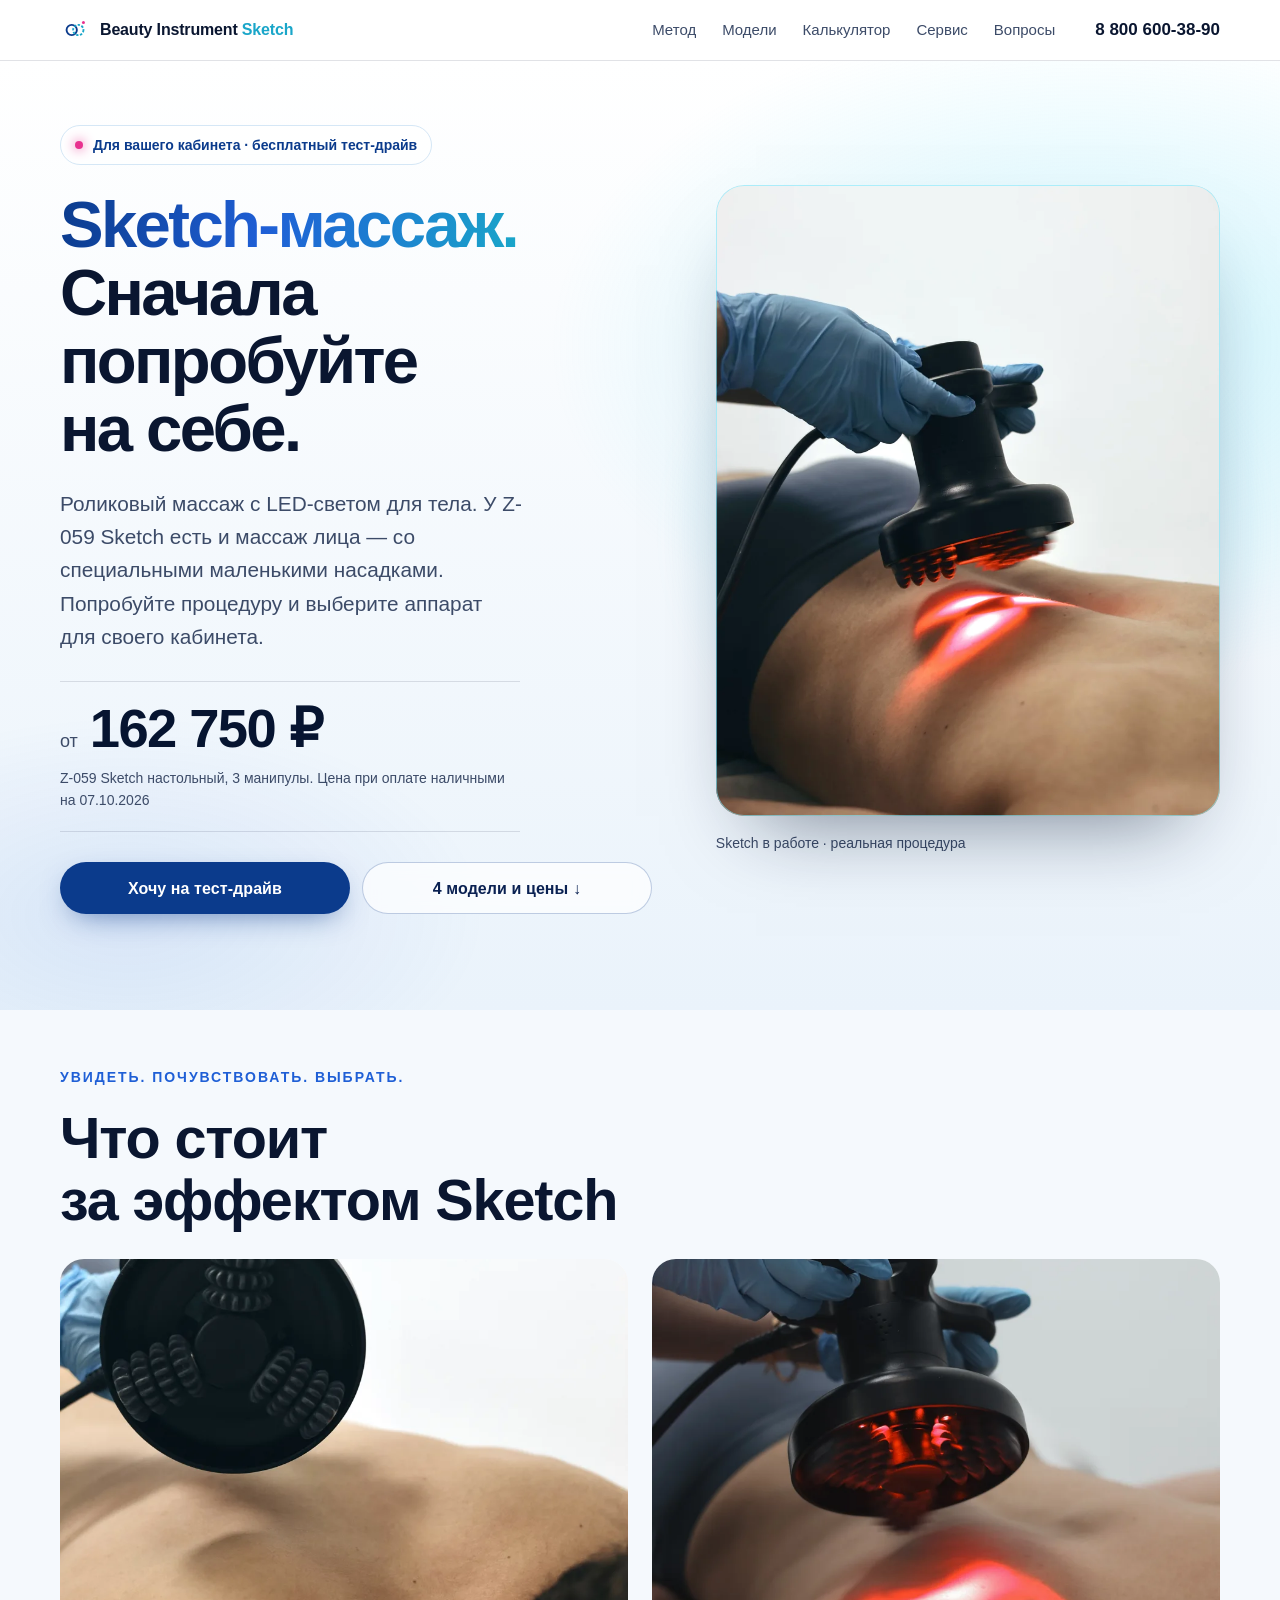
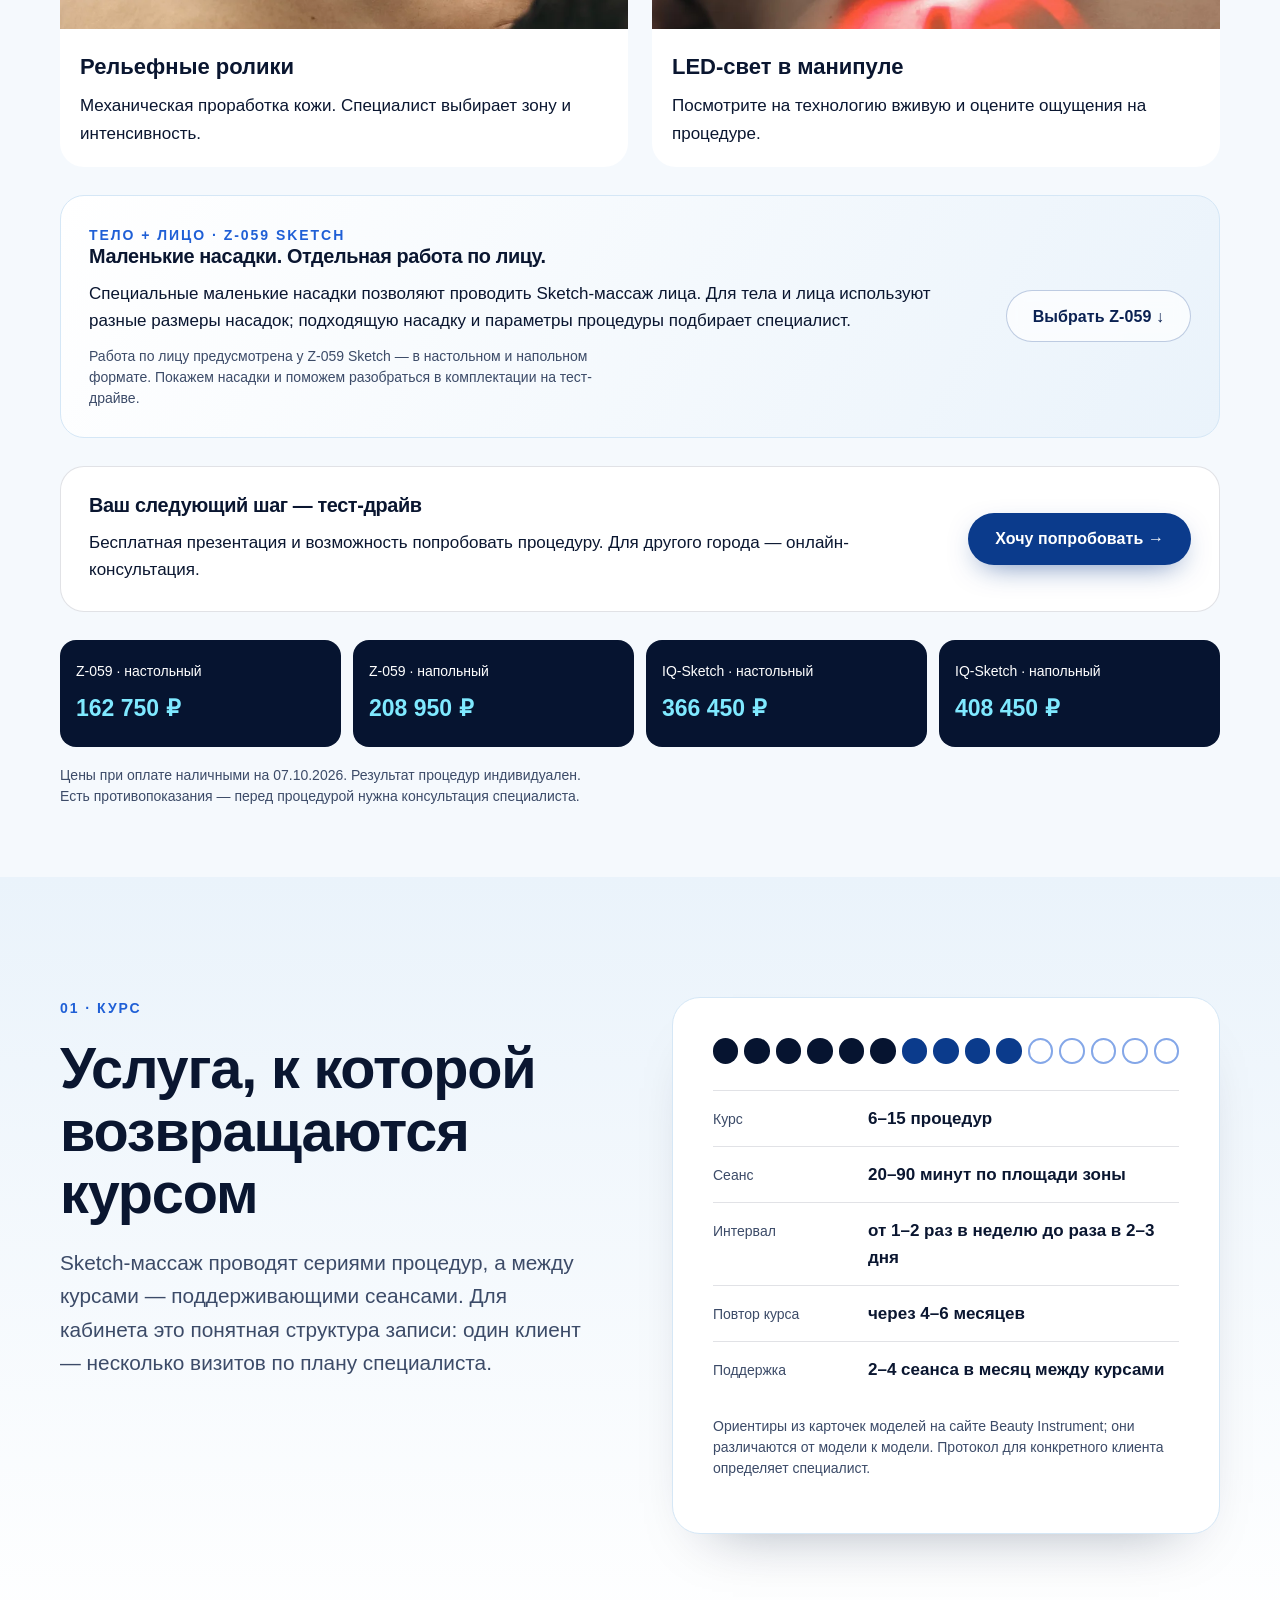
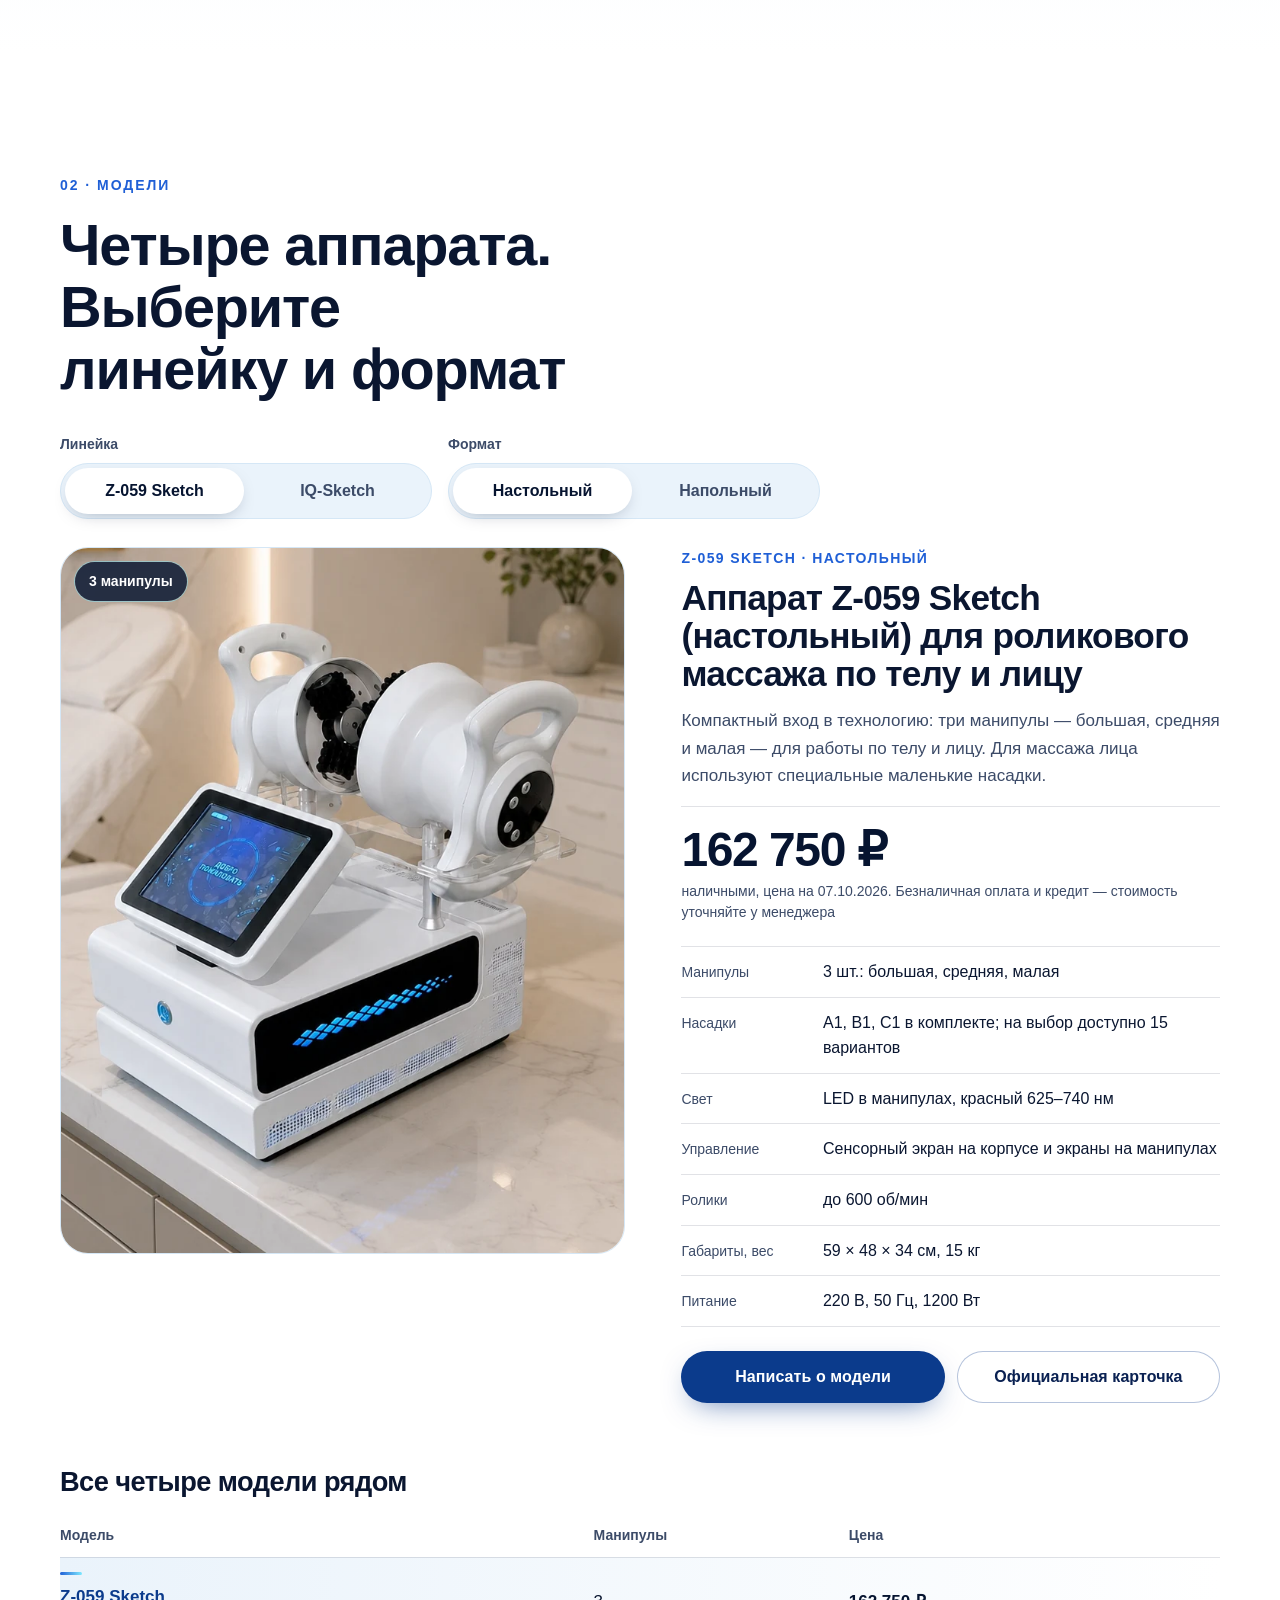
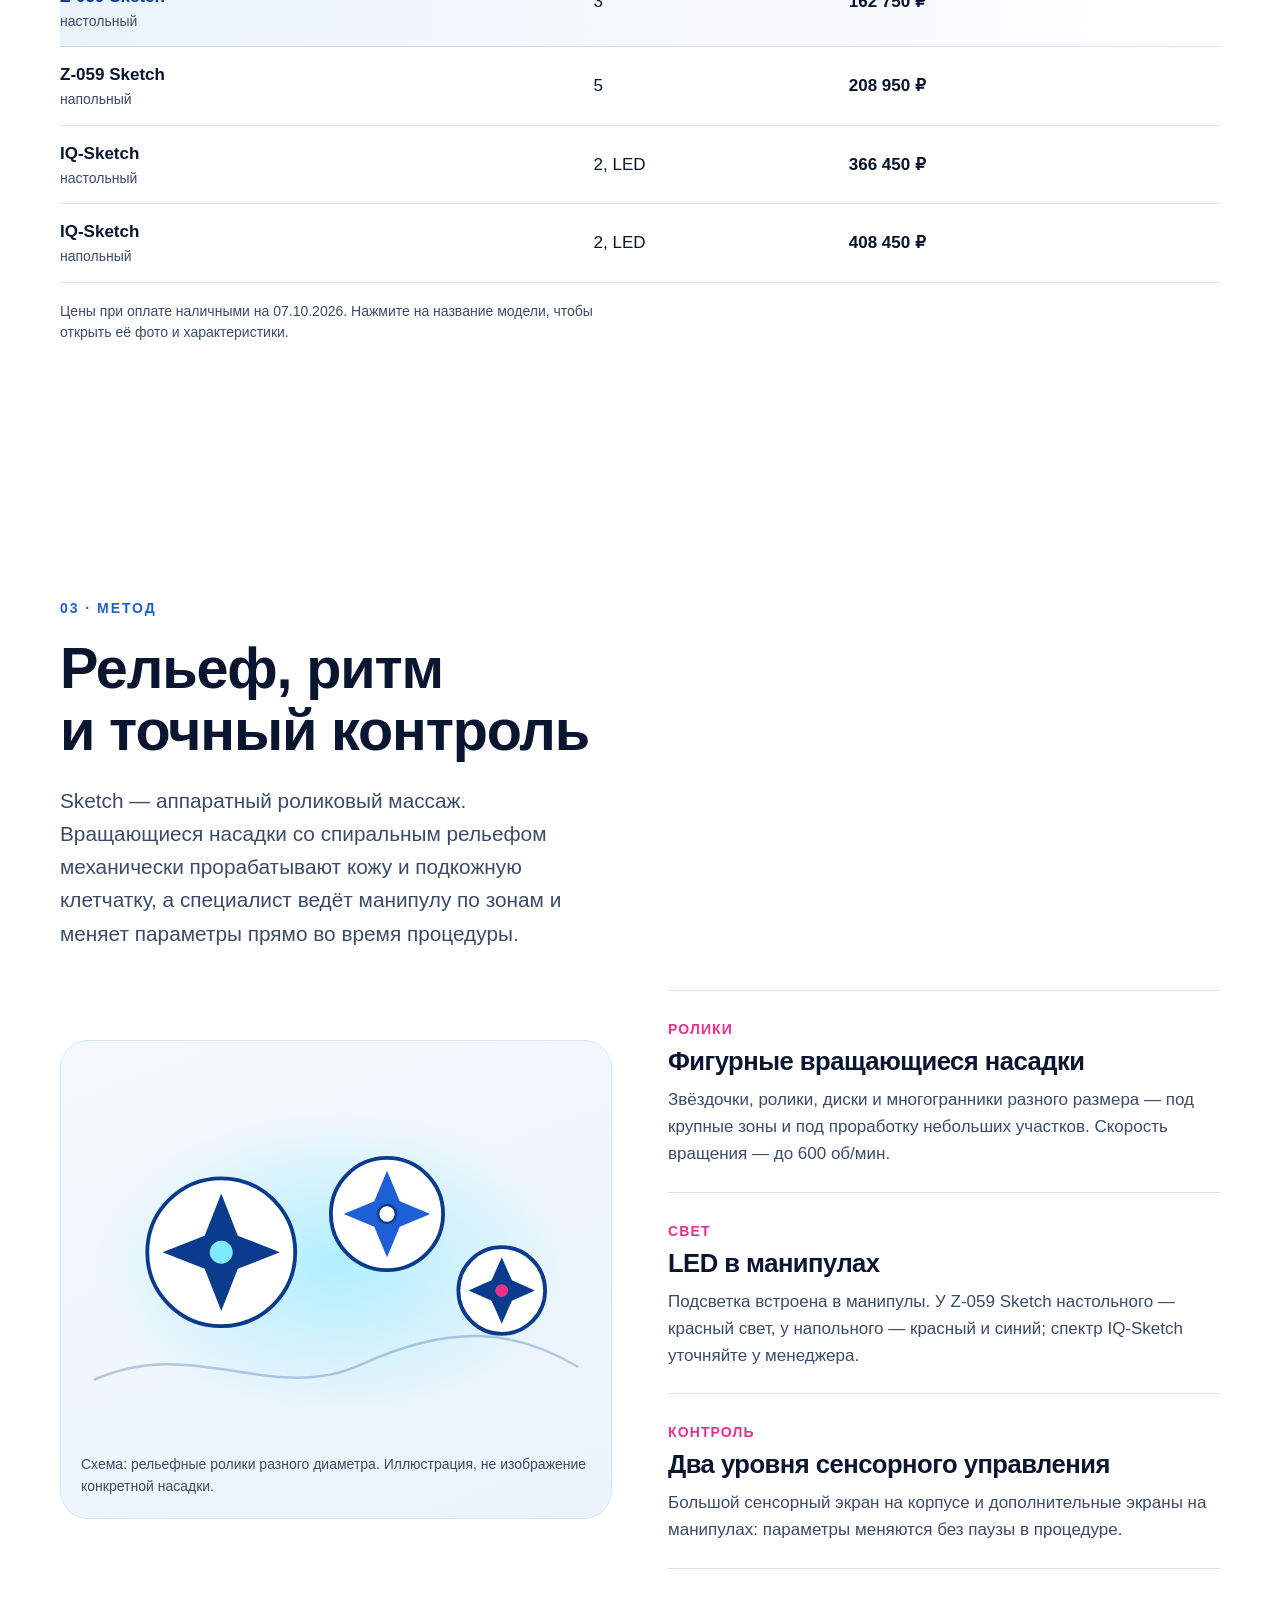
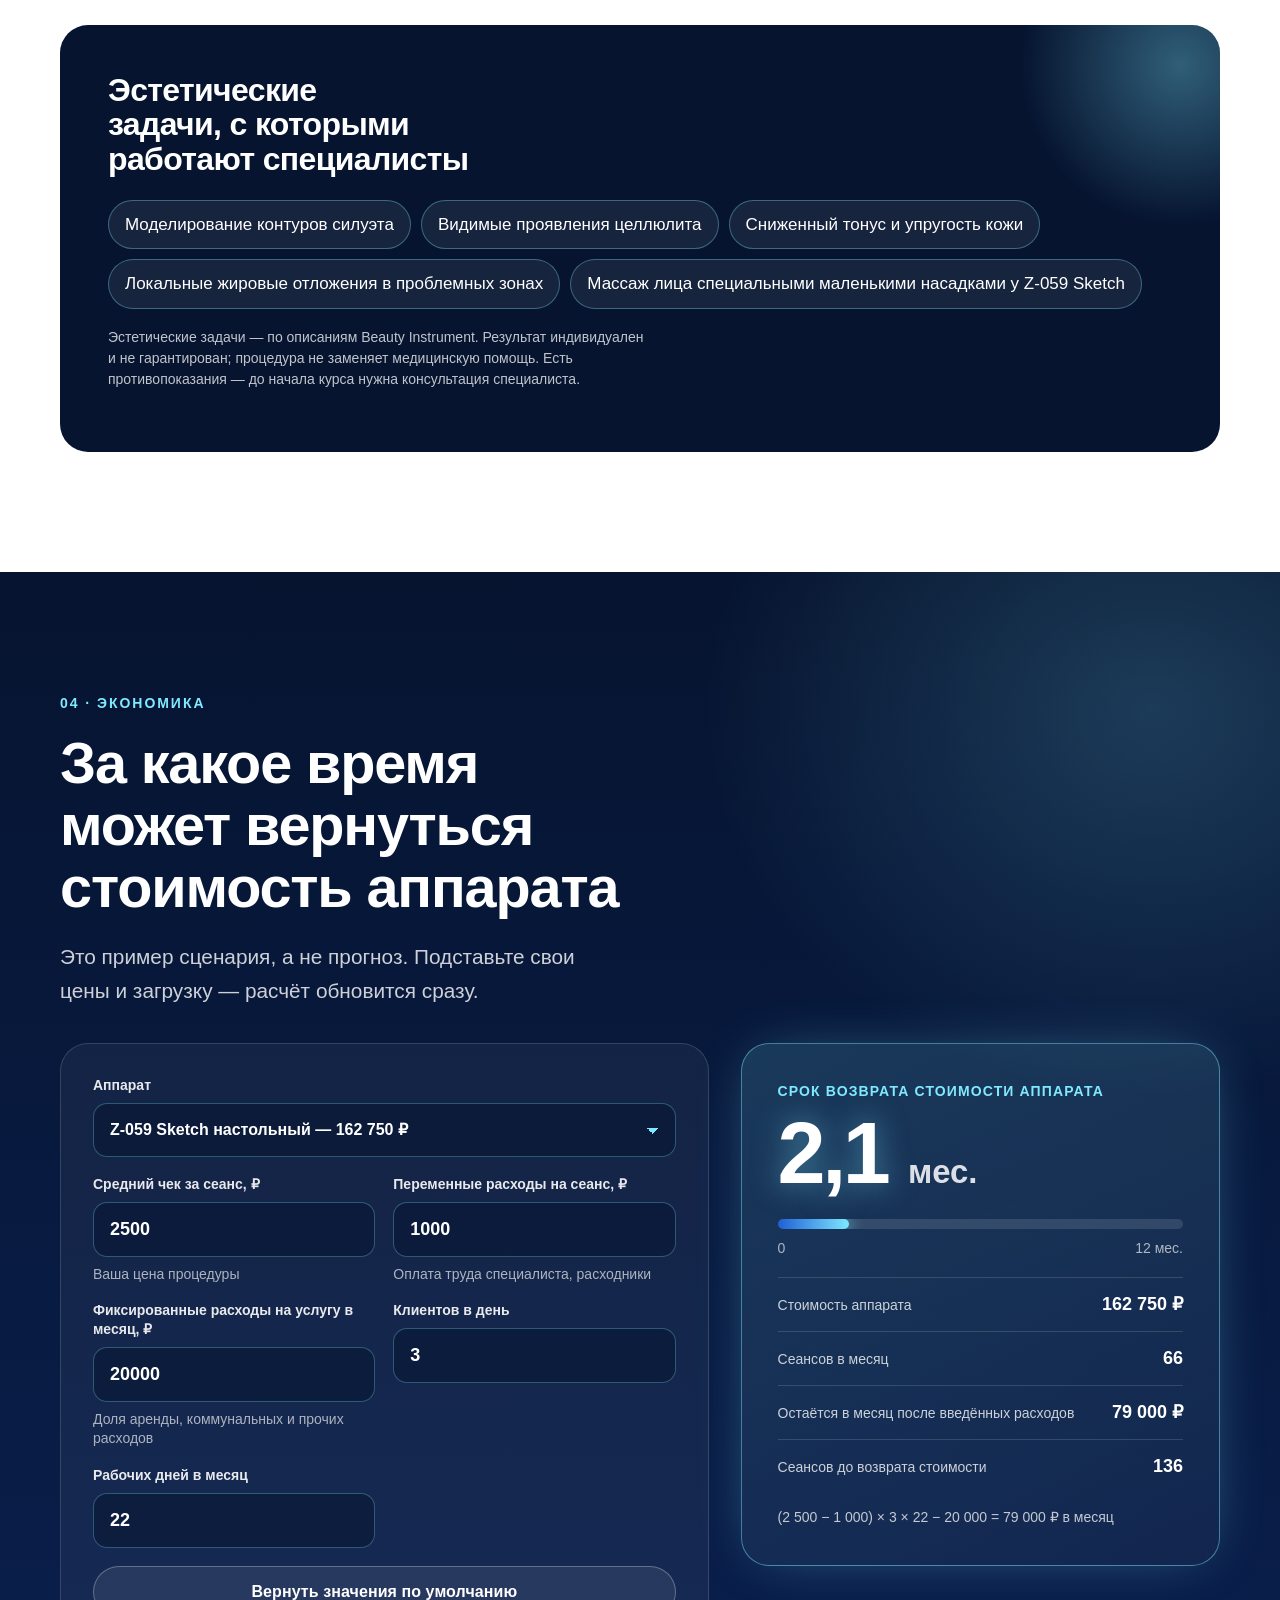
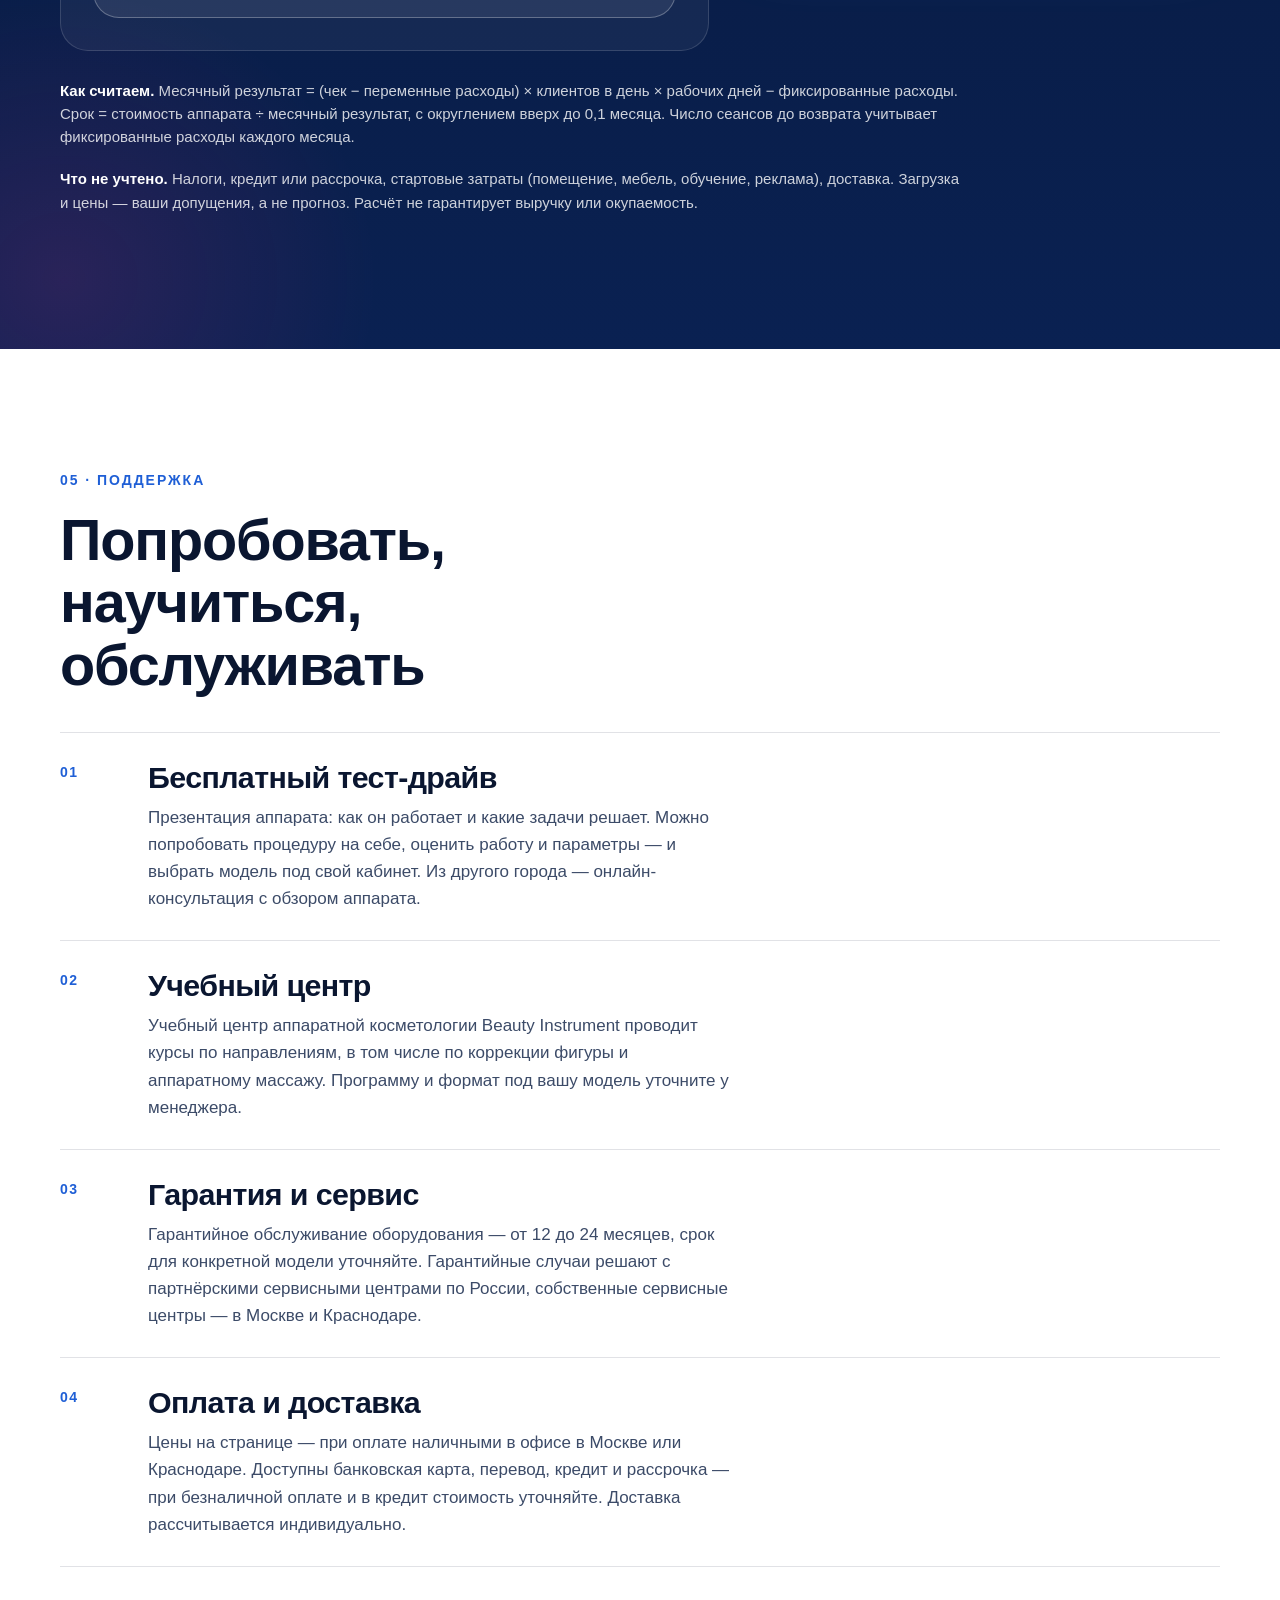
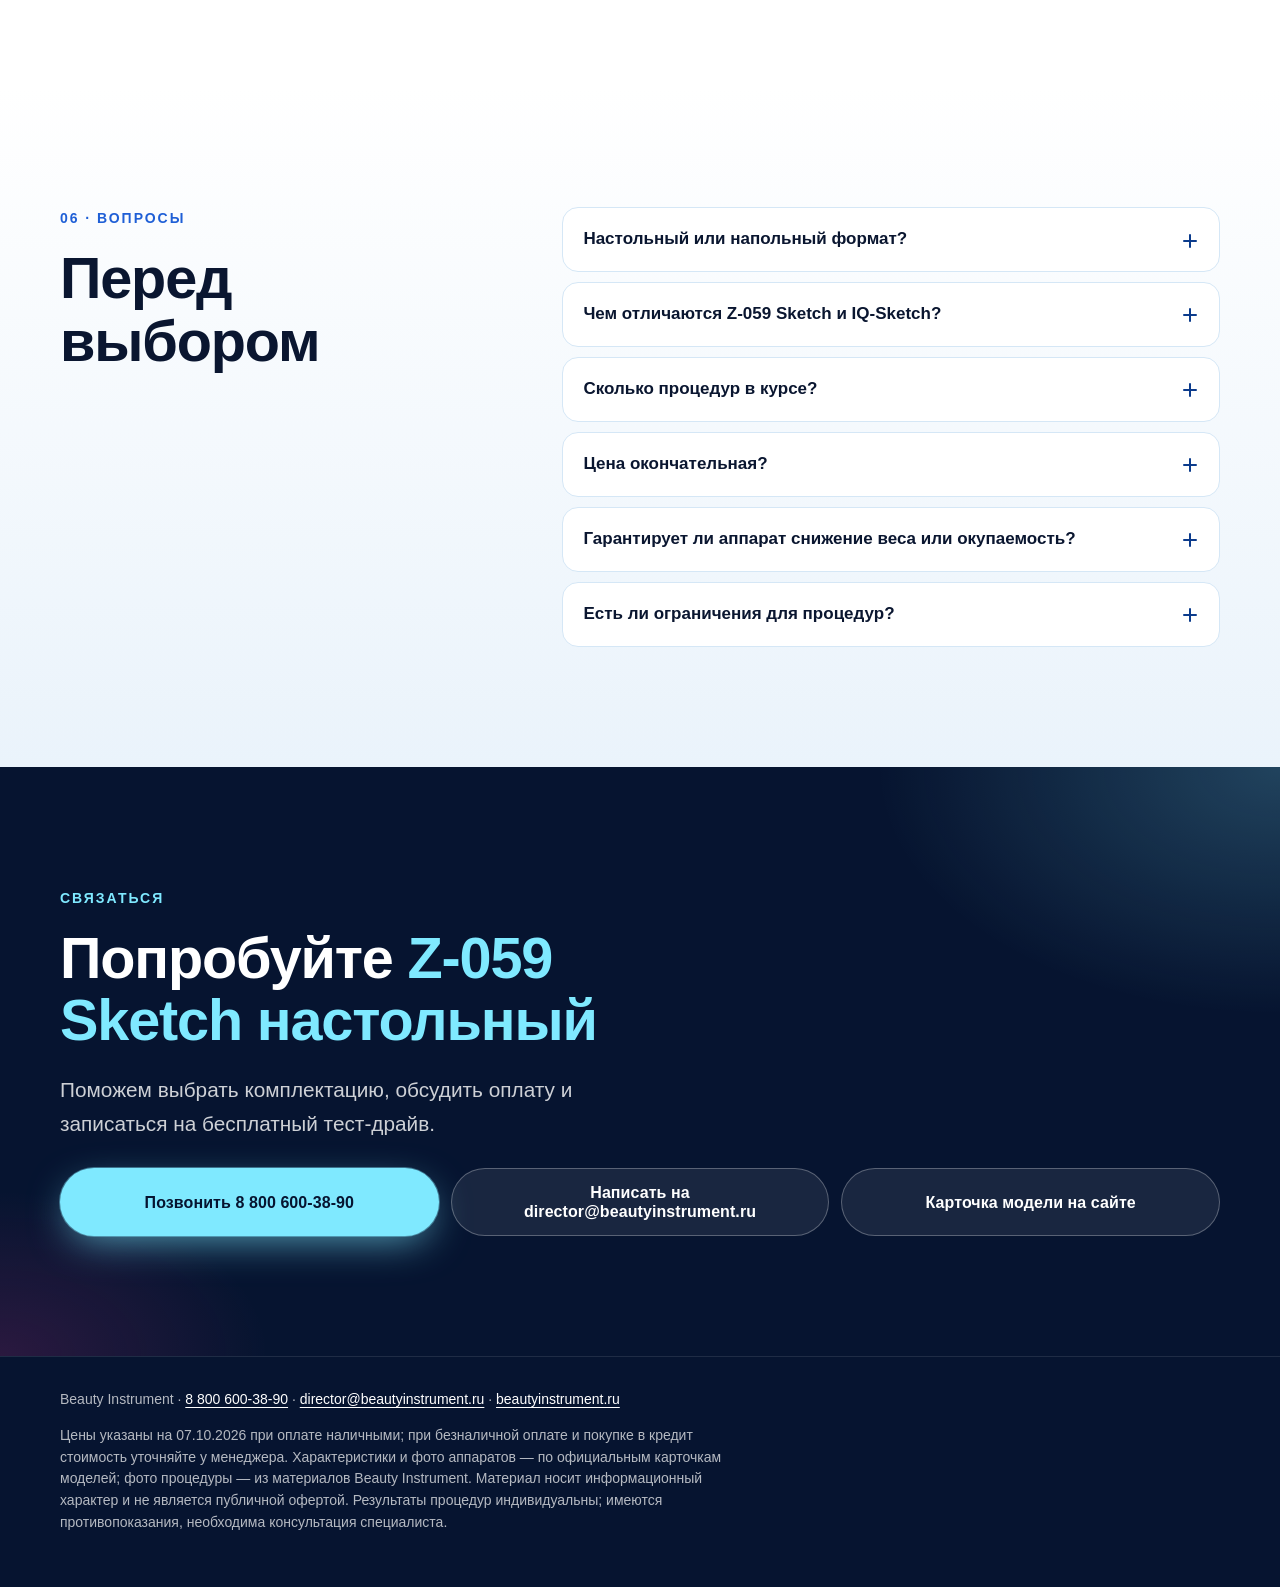
==== commit d15409e5: "Publish sketch landing" ====
--- a/sketch/index.html
+++ b/sketch/index.html
@@ -42,7 +42,7 @@
         <div class="hero__copy">
           <p class="eyebrow"><span class="dot" aria-hidden="true"></span>Для вашего кабинета · бесплатный тест-драйв</p>
           <h1 id="hero-title" class="hero__title"><span class="ink-grad">Sketch-массаж.</span><br>Сначала попробуйте на&nbsp;себе.</h1>
-          <p class="hero__lead">Роликовый массаж с LED-светом для моделирования силуэта. Почувствуйте процедуру, оцените управление — и выберите аппарат для своего кабинета.</p>
+          <p class="hero__lead">Роликовый массаж с LED-светом для тела. У Z-059 Sketch есть и массаж лица — со специальными маленькими насадками. Попробуйте процедуру и выберите аппарат для своего кабинета.</p>
 
           <div class="hero__price" aria-label="Цена входа">
             <span class="hero__from">от</span>
@@ -73,6 +73,7 @@
         <figure><img src="assets/rollers-live.webp" width="933" height="1400" loading="lazy" alt="Крупный план роликовой манипулы: три блока рельефных роликов"><figcaption><b>Рельефные ролики</b><span>Механическая проработка кожи. Специалист выбирает зону и интенсивность.</span></figcaption></figure>
         <figure><img src="assets/led-live.webp" width="933" height="1400" loading="lazy" alt="Манипула с включённой красной LED-подсветкой над спиной клиента"><figcaption><b>LED-свет в манипуле</b><span>Посмотрите на технологию вживую и оцените ощущения на процедуре.</span></figcaption></figure>
       </div>
+      <div class="try face-feature"><div><p class="kicker">Тело + лицо · Z-059 Sketch</p><h3>Маленькие насадки. Отдельная работа по лицу.</h3><p>Специальные маленькие насадки позволяют проводить Sketch-массаж лица. Для тела и лица используют разные размеры насадок; подходящую насадку и параметры процедуры подбирает специалист.</p><p class="fine">Работа по лицу предусмотрена у Z-059 Sketch — в настольном и напольном формате. Покажем насадки и поможем разобраться в комплектации на тест-драйве.</p></div><a class="btn btn--ghost" href="#models">Выбрать Z-059 ↓</a></div>
       <div class="try"><div><h3>Ваш следующий шаг — тест-драйв</h3><p>Бесплатная презентация и возможность попробовать процедуру. Для другого города — онлайн-консультация.</p></div><a class="btn btn--primary" href="#contact">Хочу попробовать →</a></div>
       <nav class="quick-models" aria-label="Быстрый выбор аппарата"><a href="#models" data-quick="0"><span>Z-059 · настольный</span><b>162 750 ₽</b></a><a href="#models" data-quick="1"><span>Z-059 · напольный</span><b>208 950 ₽</b></a><a href="#models" data-quick="3"><span>IQ-Sketch · настольный</span><b>366 450 ₽</b></a><a href="#models" data-quick="2"><span>IQ-Sketch · напольный</span><b>408 450 ₽</b></a></nav>
       <p class="fine">Цены при оплате наличными на 07.10.2026. Результат процедур индивидуален. Есть противопоказания — перед процедурой нужна консультация специалиста.</p>
@@ -257,7 +258,7 @@
             <li>Видимые проявления целлюлита</li>
             <li>Сниженный тонус и упругость кожи</li>
             <li>Локальные жировые отложения в проблемных зонах</li>
-            <li>Работа по телу, у Z-059 Sketch — и по лицу</li>
+            <li>Массаж лица специальными маленькими насадками у Z-059 Sketch</li>
           </ul>
           <p class="fine">Эстетические задачи — по описаниям Beauty Instrument. Результат индивидуален и не гарантирован; процедура не заменяет медицинскую помощь. Есть противопоказания — до начала курса нужна консультация специалиста.</p>
         </div>
@@ -381,7 +382,7 @@
           </details>
           <details>
             <summary>Чем отличаются Z-059 Sketch и IQ-Sketch?</summary>
-            <p>Z-059 Sketch — больше манипул (3 или 5) и сменных насадок, работа по телу и лицу. IQ-Sketch — две манипулы с LED-светом, экран 10,1″, 12 вращающихся роликов и 192 контактных элемента-многогранника; функция по описанию — роликовый массаж по телу. Лучше всего разница видна на тест-драйве.</p>
+            <p>Z-059 Sketch — больше манипул (3 или 5) и сменных насадок, работа по телу и лицу; для лица используют специальные маленькие насадки. IQ-Sketch — две манипулы с LED-светом, экран 10,1″, 12 вращающихся роликов и 192 контактных элемента-многогранника; функция по описанию — роликовый массаж по телу. Лучше всего разница видна на тест-драйве.</p>
           </details>
           <details>
             <summary>Сколько процедур в курсе?</summary>
--- a/sketch/styles.css
+++ b/sketch/styles.css
@@ -518,3 +518,5 @@
 @media(max-width:959px){.hero{padding:24px 0 28px}.hero__grid{gap:14px}.hero__title{font-size:clamp(2rem,8.6vw,3.5rem)}.hero__lead{order:2}.hero__media{order:3}.hero__frame{height:230px}.hero__price{order:4;padding:8px 0}.hero__note{margin-top:6px}.hero__cta{display:flex;order:5}.hero__cta .btn{font-size:14px}.hero__cap{font-size:14px;margin-top:6px}.hero .eyebrow{font-size:12px;letter-spacing:.02em}.live{padding:36px 0}.live__grid{gap:12px}.live figure img{height:210px}.live figcaption{padding:14px}.live figcaption b{font-size:18px}.live figcaption span{font-size:14px;line-height:1.5}.try{display:block;padding:22px}.try .btn{margin-top:18px;width:100%}.quick-models{grid-template-columns:1fr 1fr}.quick-models a{padding:16px 12px}.quick-models b{font-size:22px}}
 
 @media(max-width:959px){.hero__cta{display:none}}
+
+.face-feature{margin:28px 0;background:linear-gradient(120deg,#fff,#eaf3fb);border-color:#d5e7f6}.face-feature .kicker{margin-top:0}.face-feature .fine{margin-bottom:0}
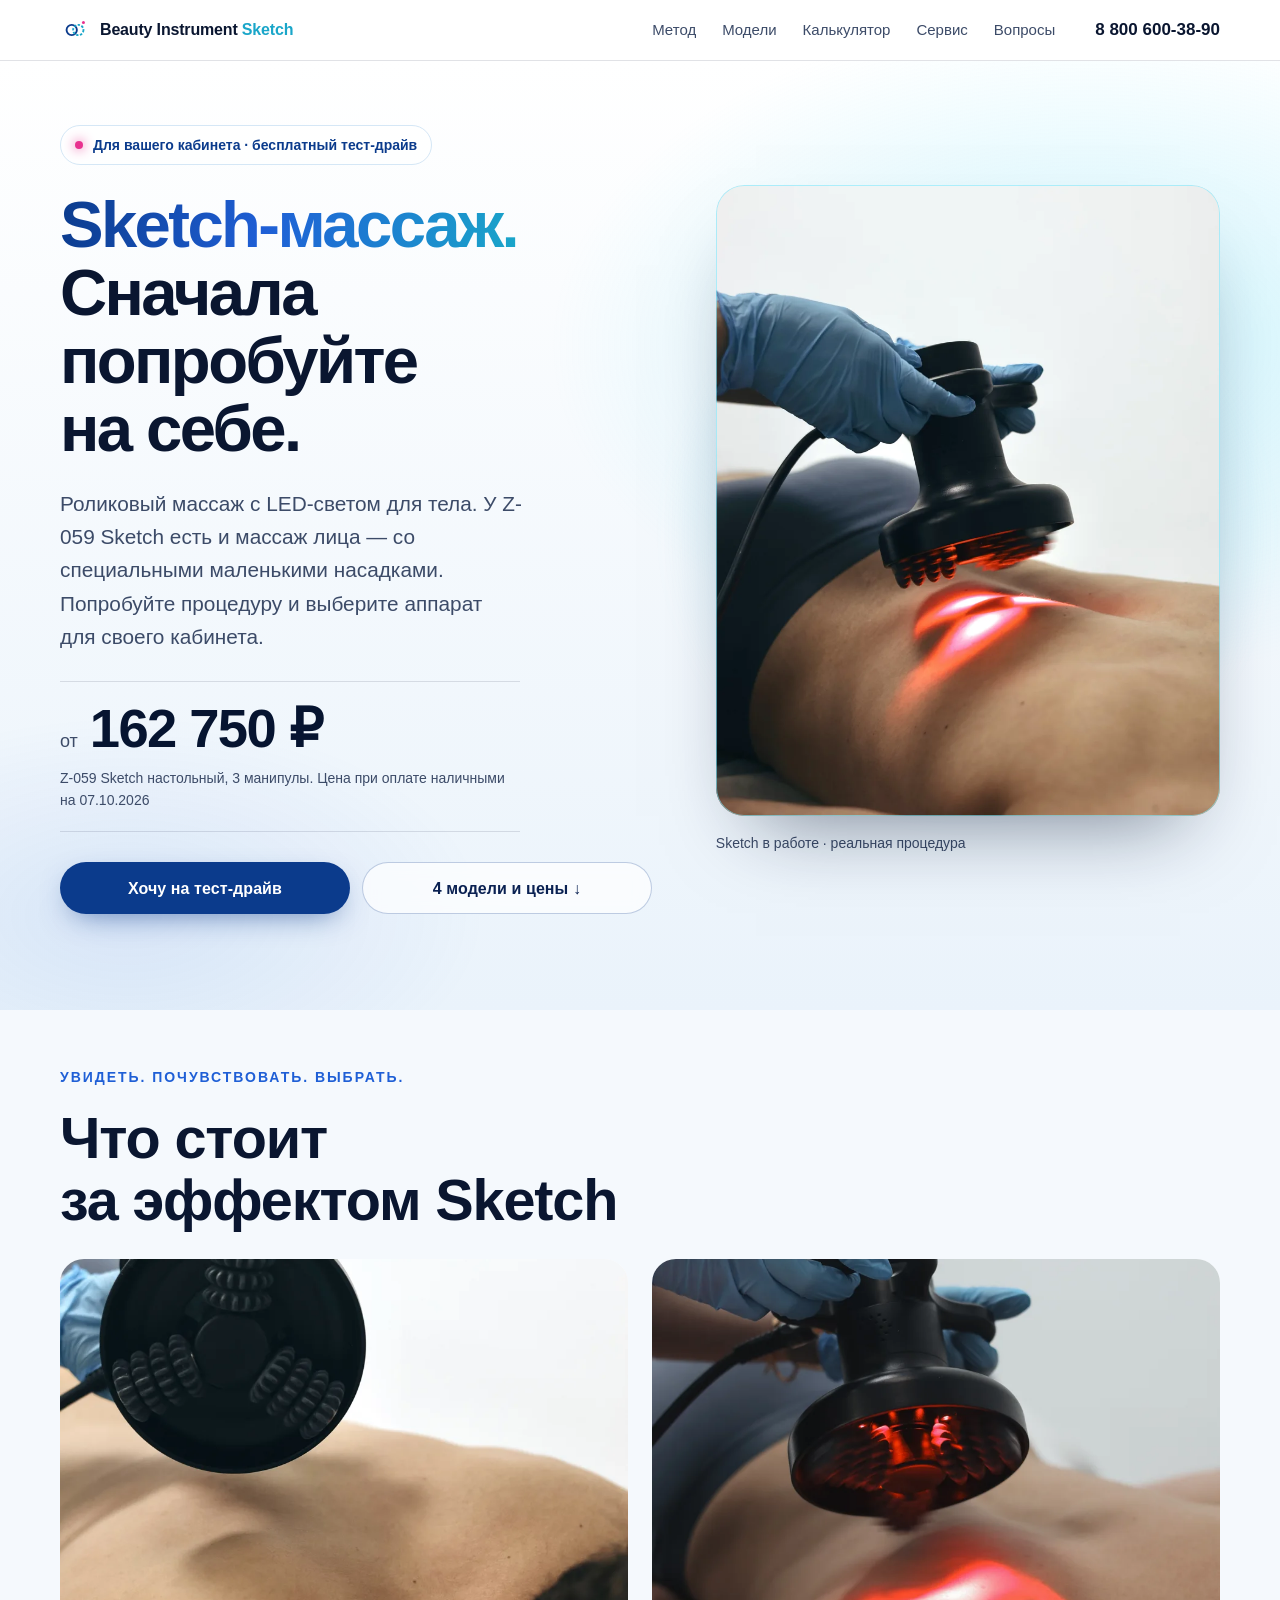
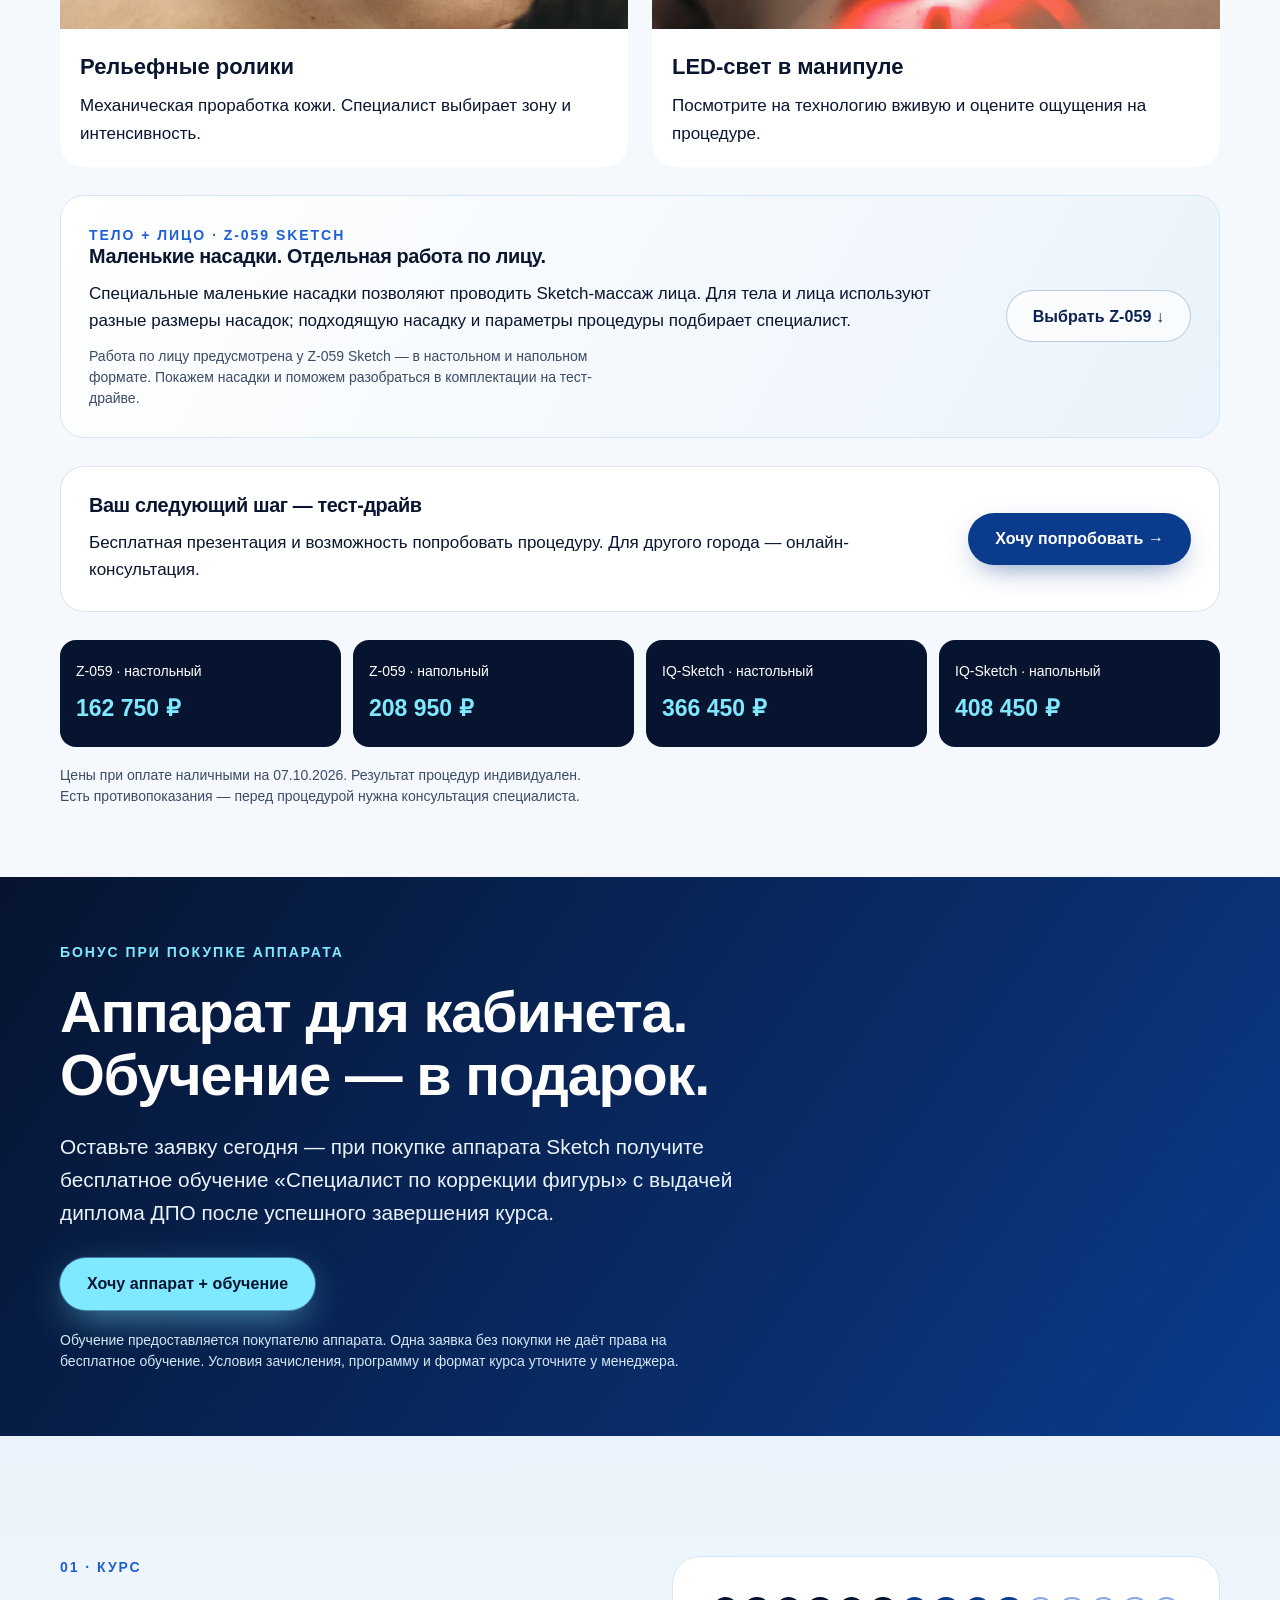
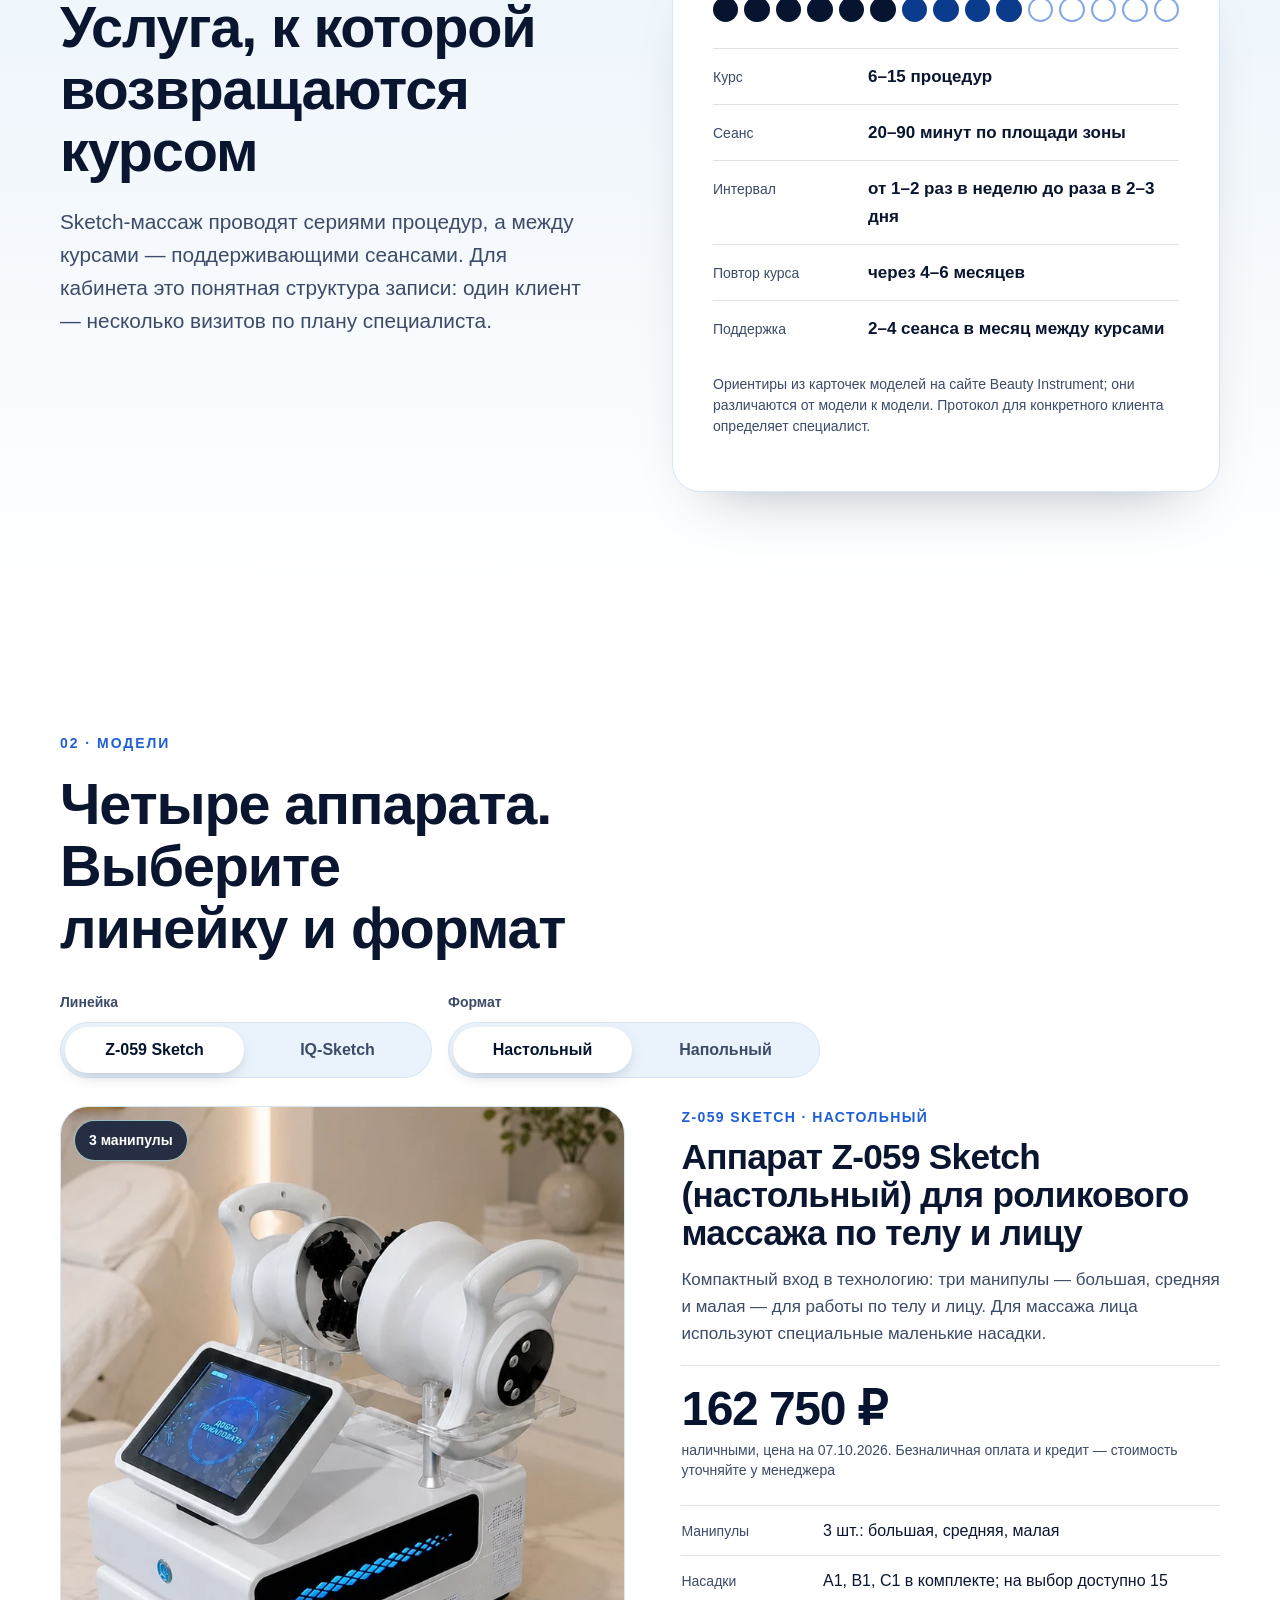
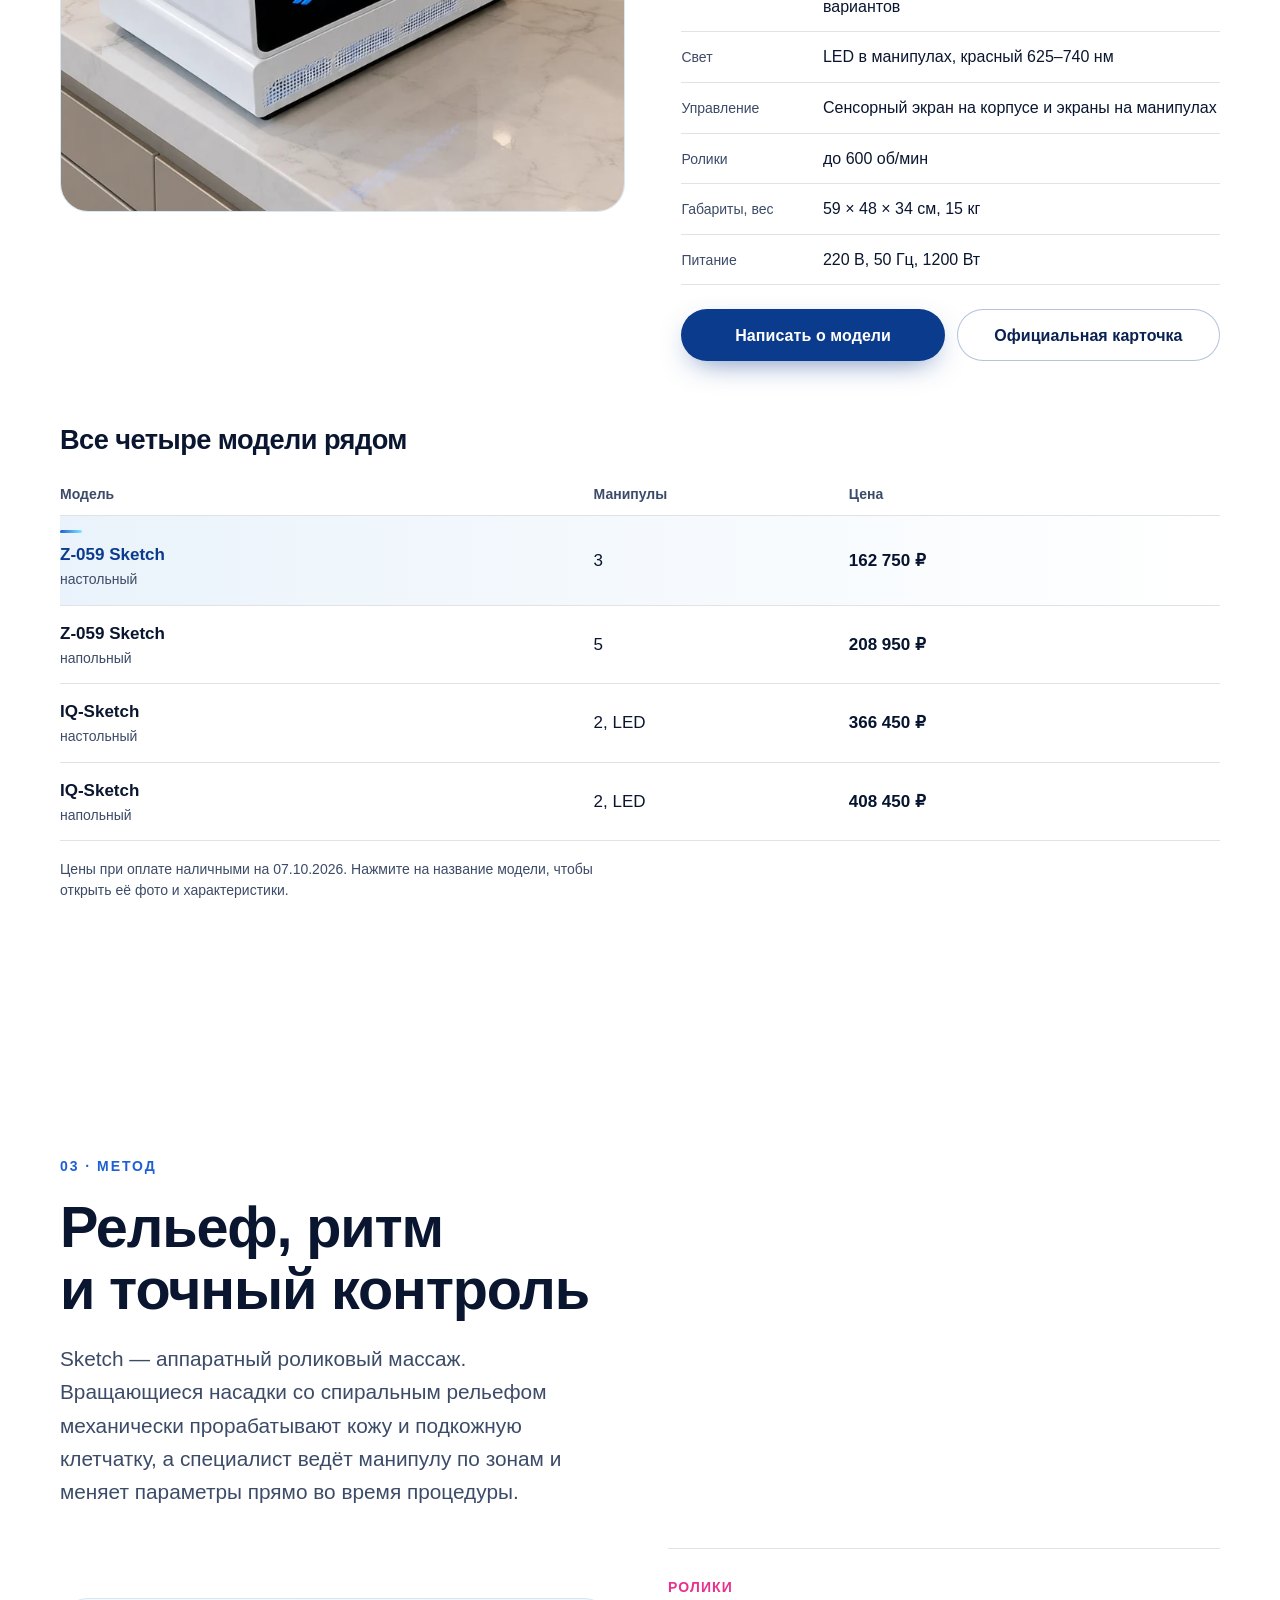
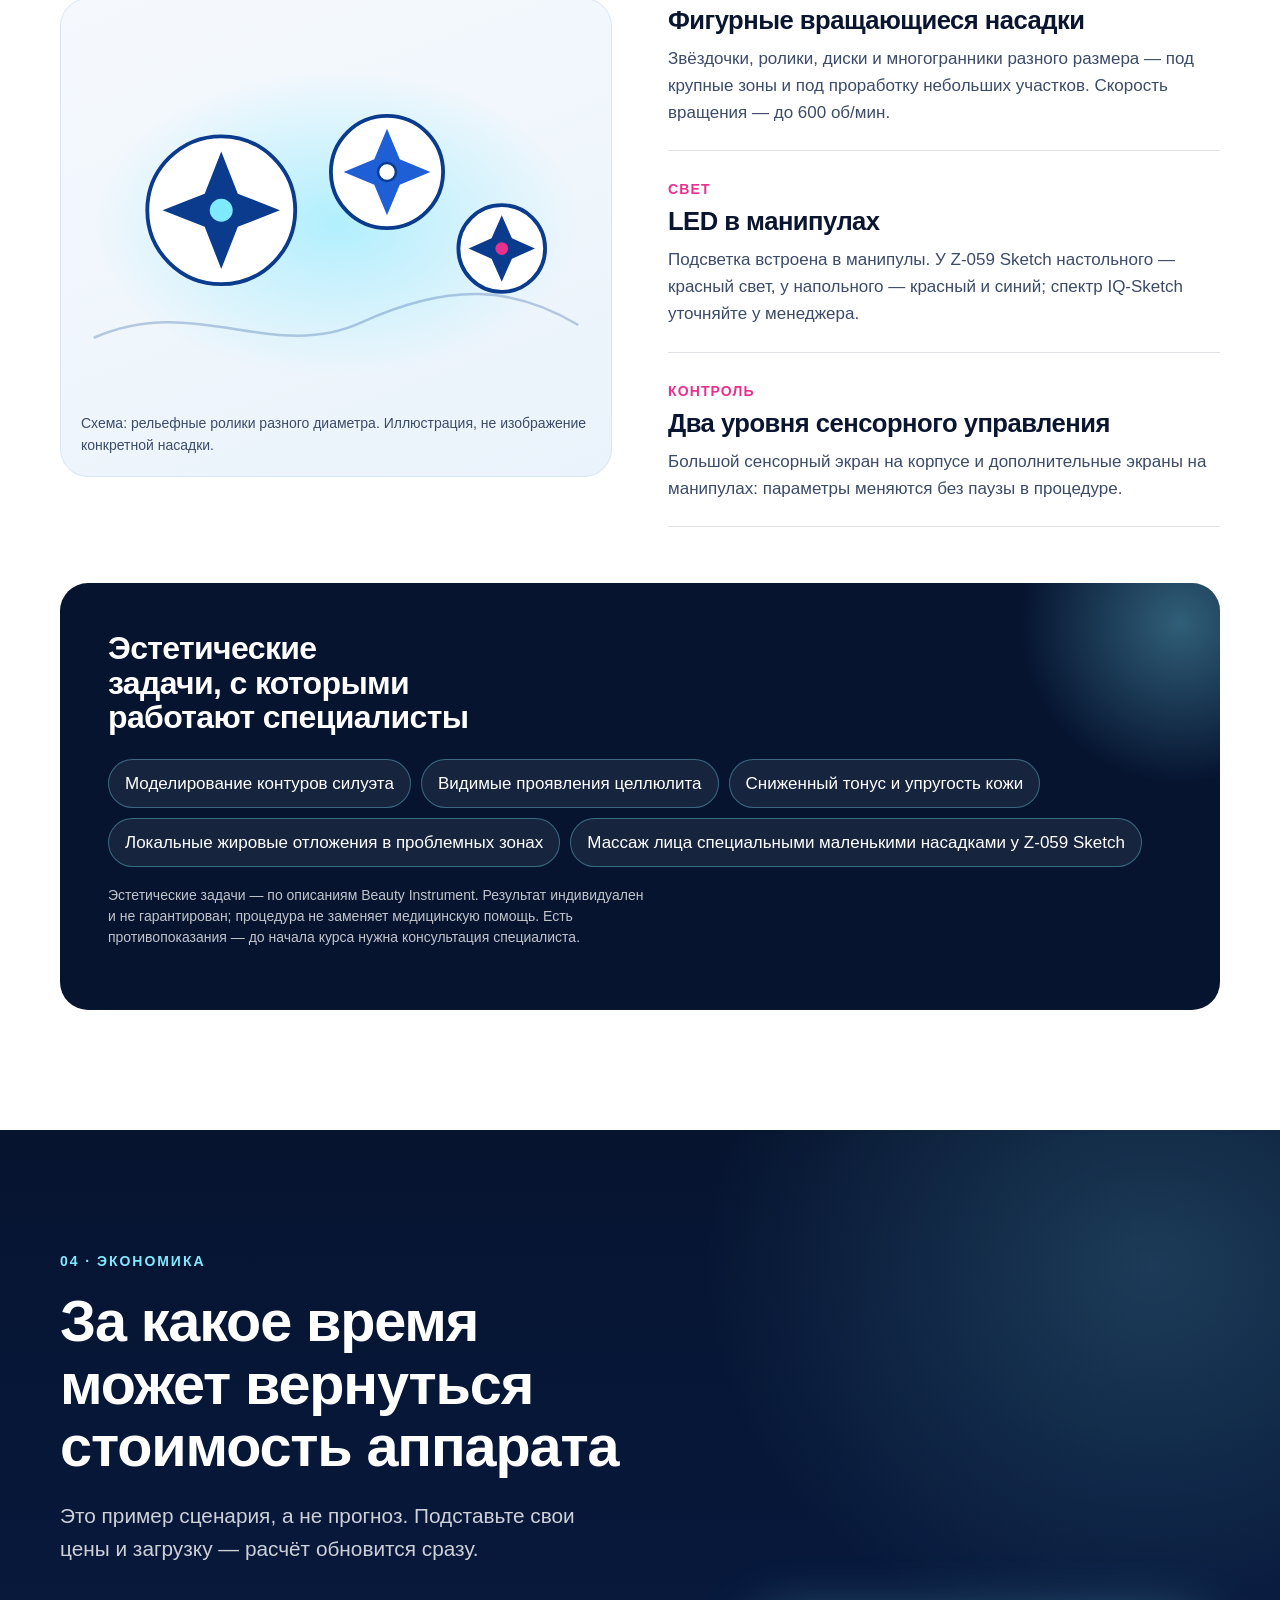
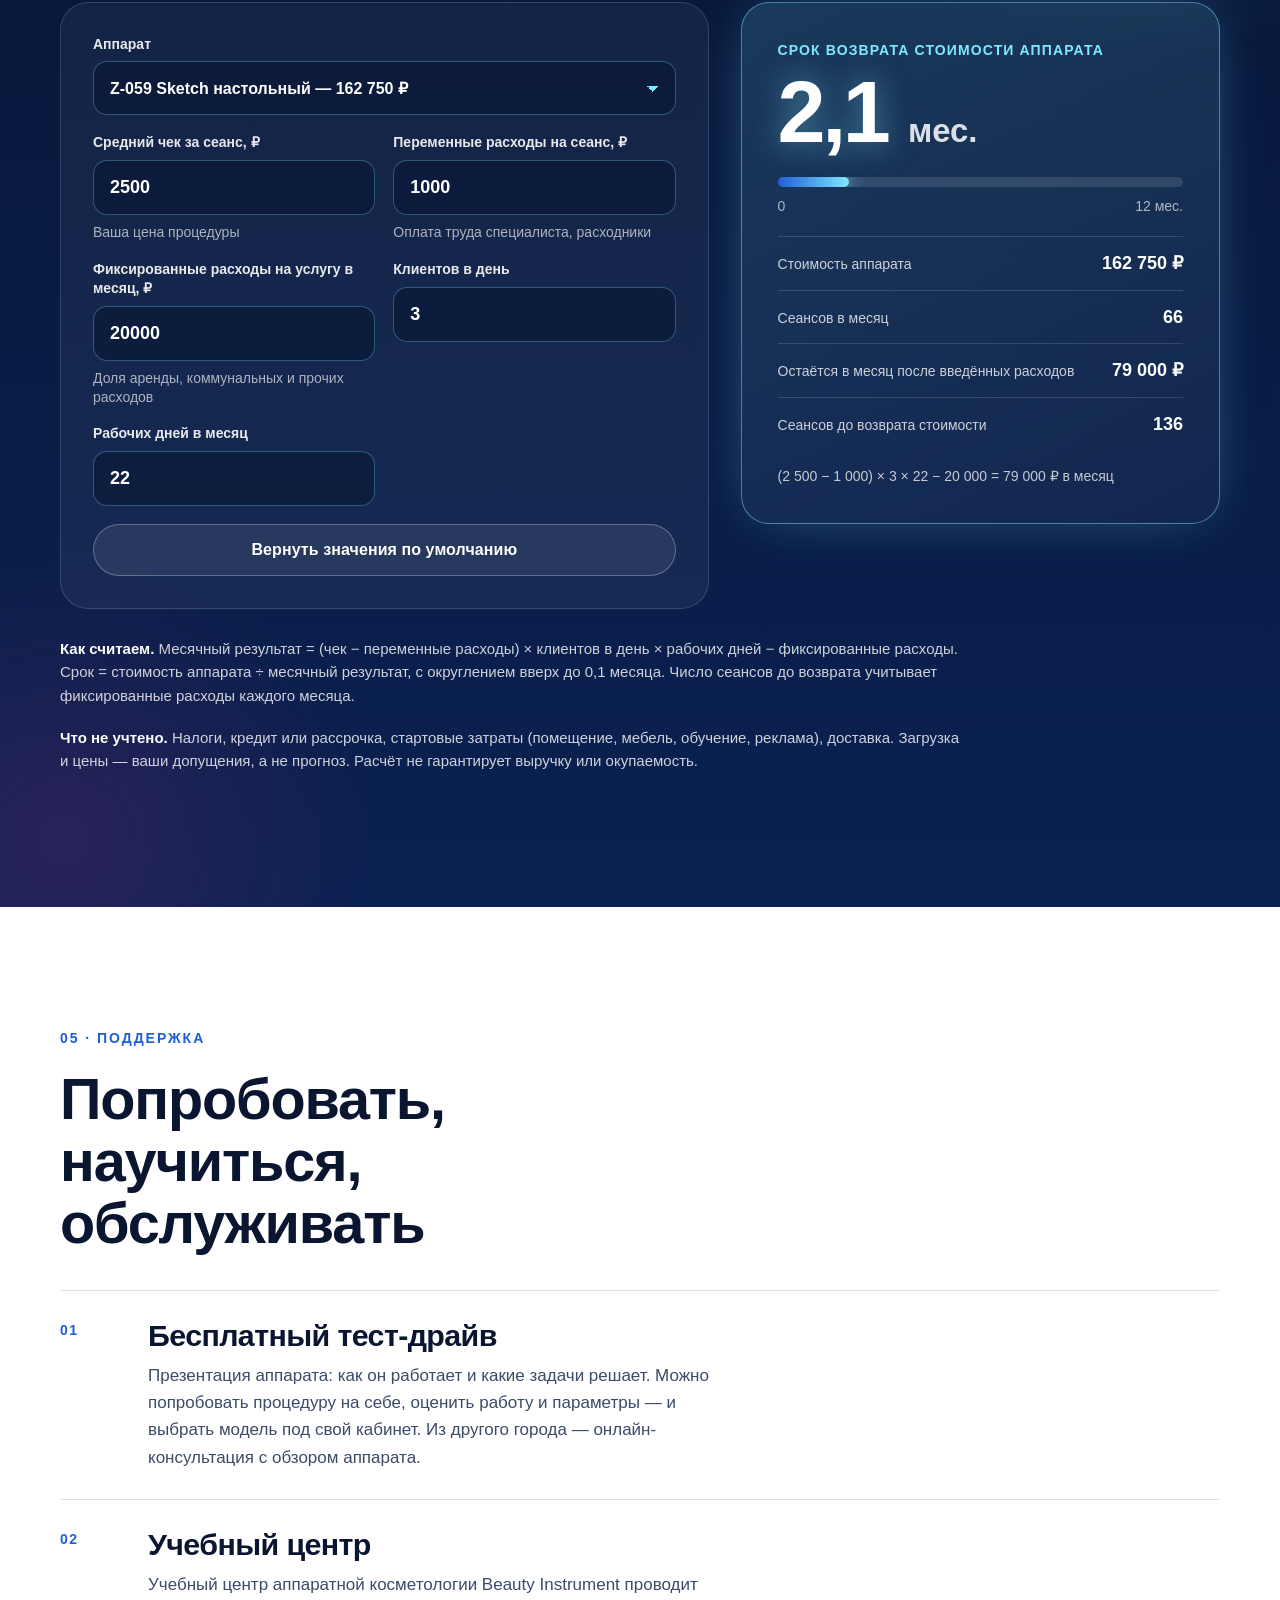
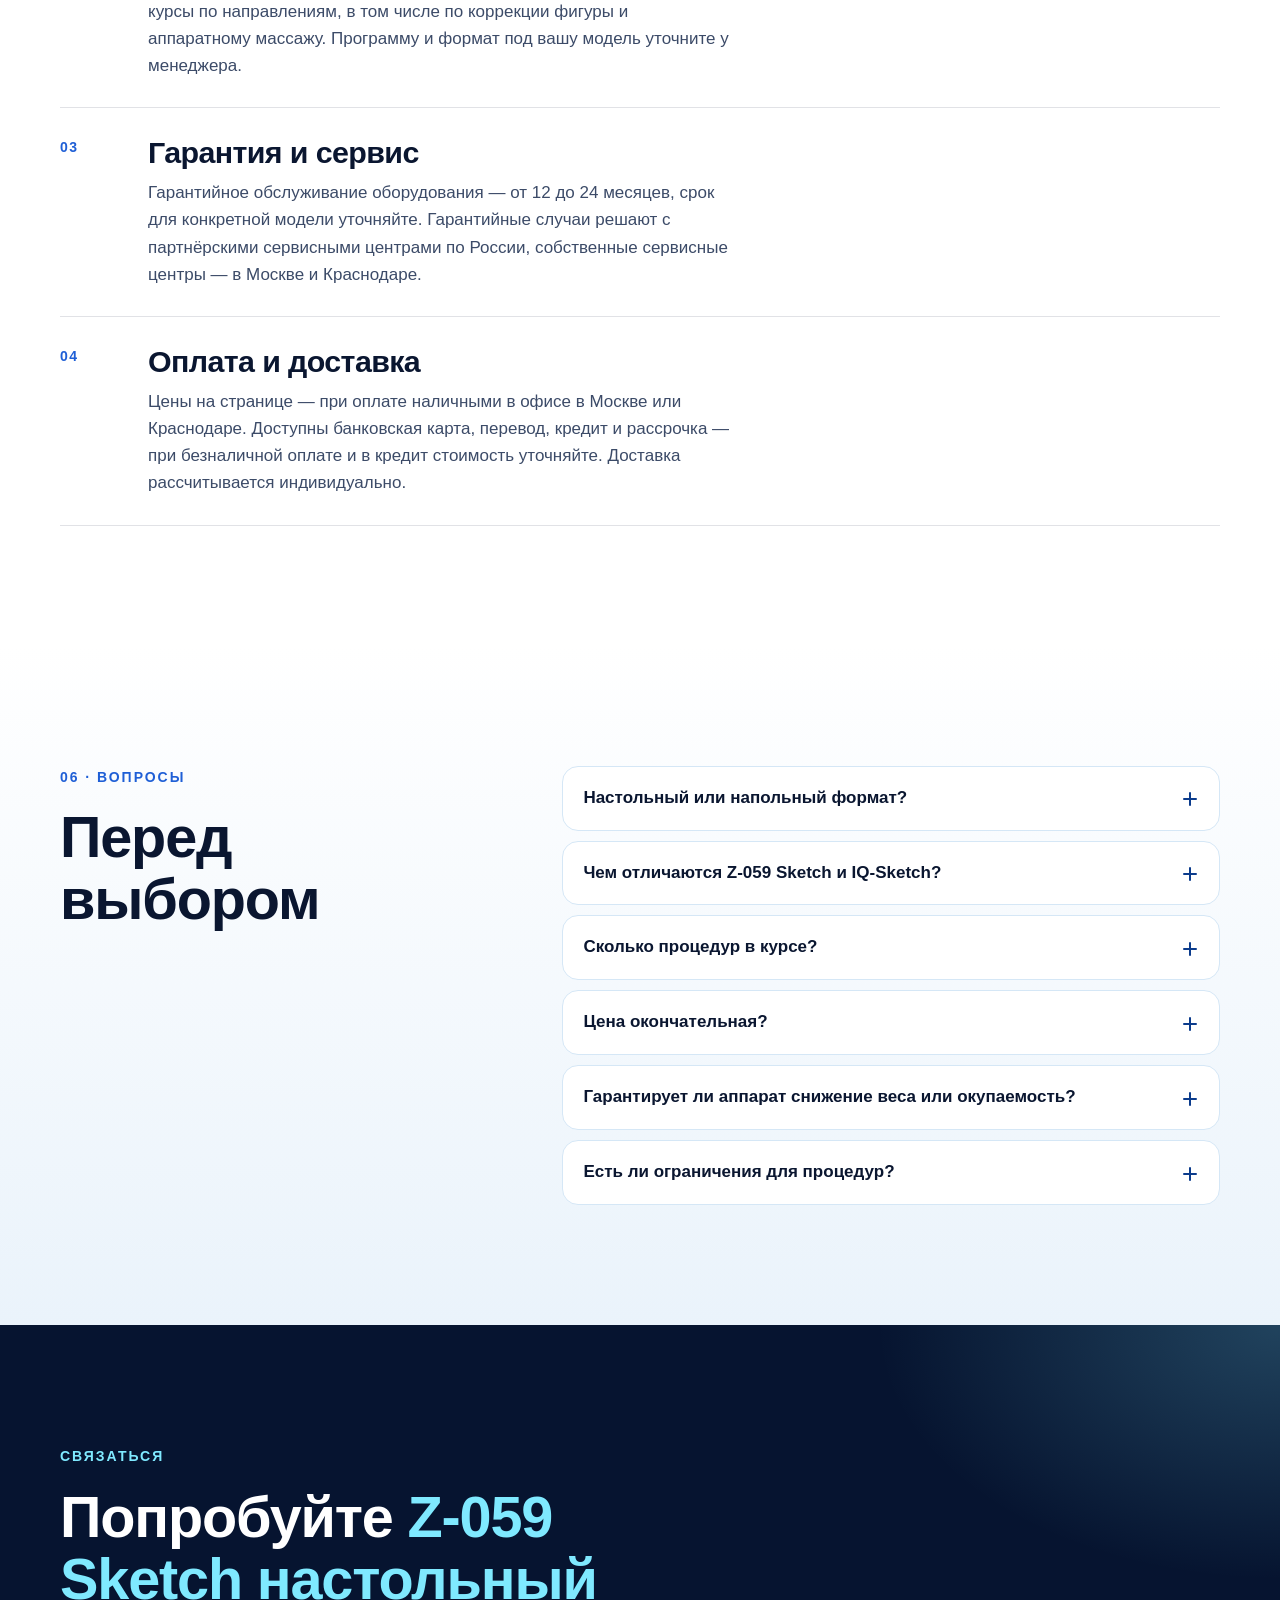
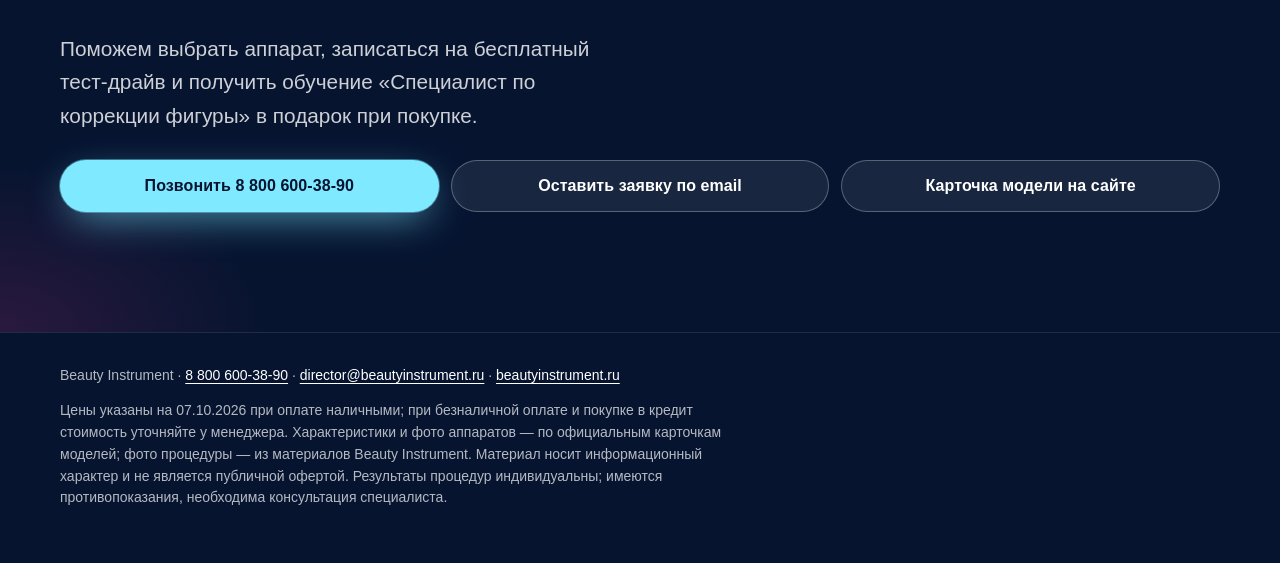
==== commit 105e7bcd: "Publish sketch landing" ====
--- a/sketch/index.html
+++ b/sketch/index.html
@@ -77,6 +77,15 @@
       <div class="try"><div><h3>Ваш следующий шаг — тест-драйв</h3><p>Бесплатная презентация и возможность попробовать процедуру. Для другого города — онлайн-консультация.</p></div><a class="btn btn--primary" href="#contact">Хочу попробовать →</a></div>
       <nav class="quick-models" aria-label="Быстрый выбор аппарата"><a href="#models" data-quick="0"><span>Z-059 · настольный</span><b>162 750 ₽</b></a><a href="#models" data-quick="1"><span>Z-059 · напольный</span><b>208 950 ₽</b></a><a href="#models" data-quick="3"><span>IQ-Sketch · настольный</span><b>366 450 ₽</b></a><a href="#models" data-quick="2"><span>IQ-Sketch · напольный</span><b>408 450 ₽</b></a></nav>
       <p class="fine">Цены при оплате наличными на 07.10.2026. Результат процедур индивидуален. Есть противопоказания — перед процедурой нужна консультация специалиста.</p>
+    </div></section>
+
+
+    <section class="training-offer" id="training-offer" aria-labelledby="training-offer-title"><div class="wrap">
+      <p class="kicker kicker--neon">Бонус при покупке аппарата</p>
+      <h2 class="h2" id="training-offer-title">Аппарат для кабинета.<br>Обучение — в&nbsp;подарок.</h2>
+      <p class="lede">Оставьте заявку сегодня — при покупке аппарата Sketch получите бесплатное обучение «Специалист по коррекции фигуры» с выдачей диплома ДПО после успешного завершения курса.</p>
+      <a class="btn btn--neon" href="#contact">Хочу аппарат + обучение</a>
+      <p class="fine">Обучение предоставляется покупателю аппарата. Одна заявка без покупки не даёт права на бесплатное обучение. Условия зачисления, программу и формат курса уточните у менеджера.</p>
     </div></section>
 
     <!-- COURSE -->
@@ -409,10 +418,10 @@
       <div class="wrap contact__in">
         <p class="kicker kicker--neon">Связаться</p>
         <h2 id="contact-title" class="h2">Попробуйте <span id="contact-model">Z-059 Sketch настольный</span></h2>
-        <p class="lede">Поможем выбрать комплектацию, обсудить оплату и записаться на бесплатный тест-драйв.</p>
+        <p class="lede">Поможем выбрать аппарат, записаться на бесплатный тест-драйв и получить обучение «Специалист по коррекции фигуры» в подарок при покупке.</p>
         <div class="contact__cta">
           <a class="btn btn--neon" href="tel:+78006003890">Позвонить 8 800 600-38-90</a>
-          <a class="btn btn--glass" data-mailto href="mailto:director@beautyinstrument.ru?subject=Sketch%3A%20%D0%B2%D0%BE%D0%BF%D1%80%D0%BE%D1%81%20%D0%BF%D0%BE%20%D0%B0%D0%BF%D0%BF%D0%B0%D1%80%D0%B0%D1%82%D1%83%20Z-059%20Sketch%20%D0%BD%D0%B0%D1%81%D1%82%D0%BE%D0%BB%D1%8C%D0%BD%D1%8B%D0%B9">Написать на director@beautyinstrument.ru</a>
+          <a class="btn btn--glass" data-mailto href="mailto:director@beautyinstrument.ru?subject=Sketch%3A%20%D0%B2%D0%BE%D0%BF%D1%80%D0%BE%D1%81%20%D0%BF%D0%BE%20%D0%B0%D0%BF%D0%BF%D0%B0%D1%80%D0%B0%D1%82%D1%83%20Z-059%20Sketch%20%D0%BD%D0%B0%D1%81%D1%82%D0%BE%D0%BB%D1%8C%D0%BD%D1%8B%D0%B9">Оставить заявку по email</a>
           <a class="btn btn--glass" data-official target="_blank" rel="noopener" href="https://beautyinstrument.ru/catalog/apparat-z-059-sketch-nastolnyy-dlya-rolikovogo-massazha-po-telu-i-litsu-3-manipuly-v-komplekte/">Карточка модели на сайте<span class="sr-only"> (откроется в новой вкладке)</span></a>
         </div>
       </div>
--- a/sketch/styles.css
+++ b/sketch/styles.css
@@ -520,3 +520,5 @@
 @media(max-width:959px){.hero__cta{display:none}}
 
 .face-feature{margin:28px 0;background:linear-gradient(120deg,#fff,#eaf3fb);border-color:#d5e7f6}.face-feature .kicker{margin-top:0}.face-feature .fine{margin-bottom:0}
+
+.training-offer{padding:64px 0;background:linear-gradient(125deg,#061430,#0b3b8c);color:#fff}.training-offer .h2{max-width:24ch}.training-offer .lede{color:#eaf3fb;max-width:65ch;margin:24px 0}.training-offer .fine{color:#d5e7f6;max-width:80ch;margin:20px 0 0}.training-offer .btn{margin-top:4px}@media(max-width:959px){.training-offer{padding:40px 0}.training-offer .btn{width:100%}}
